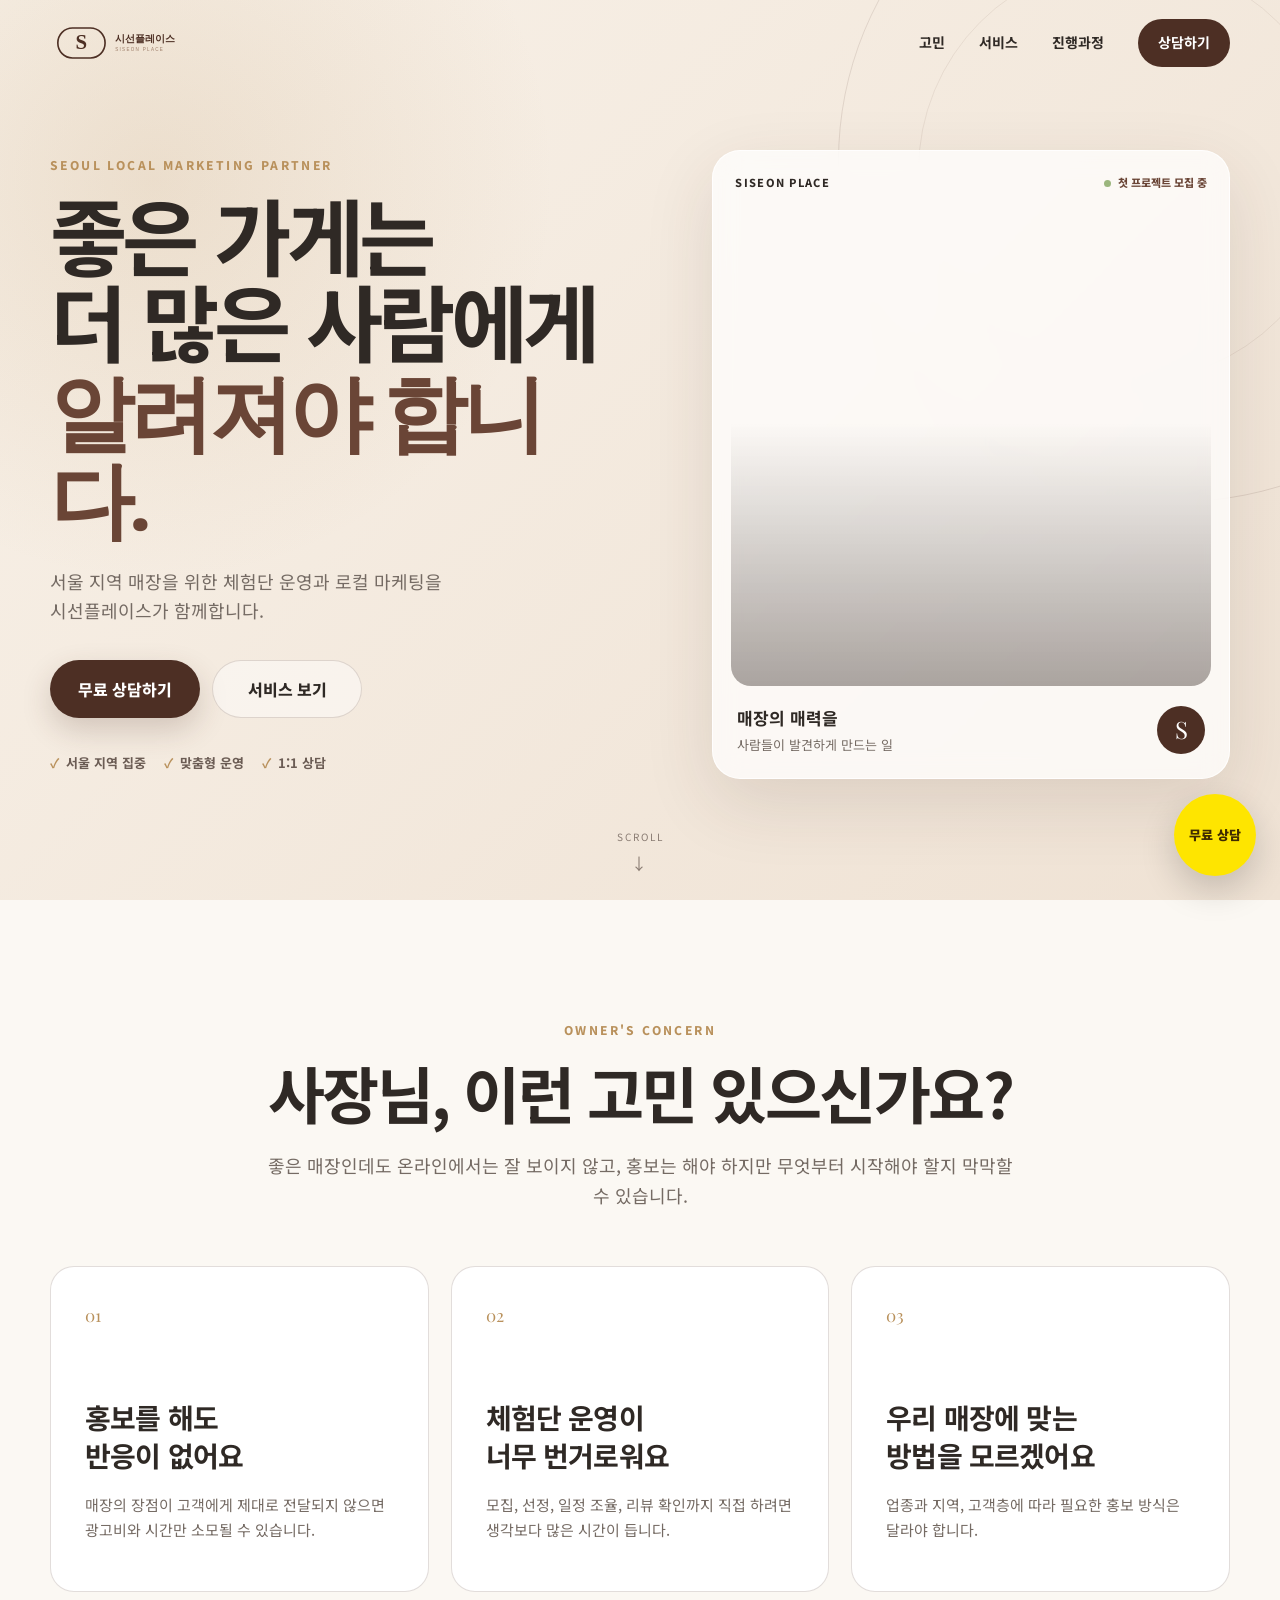
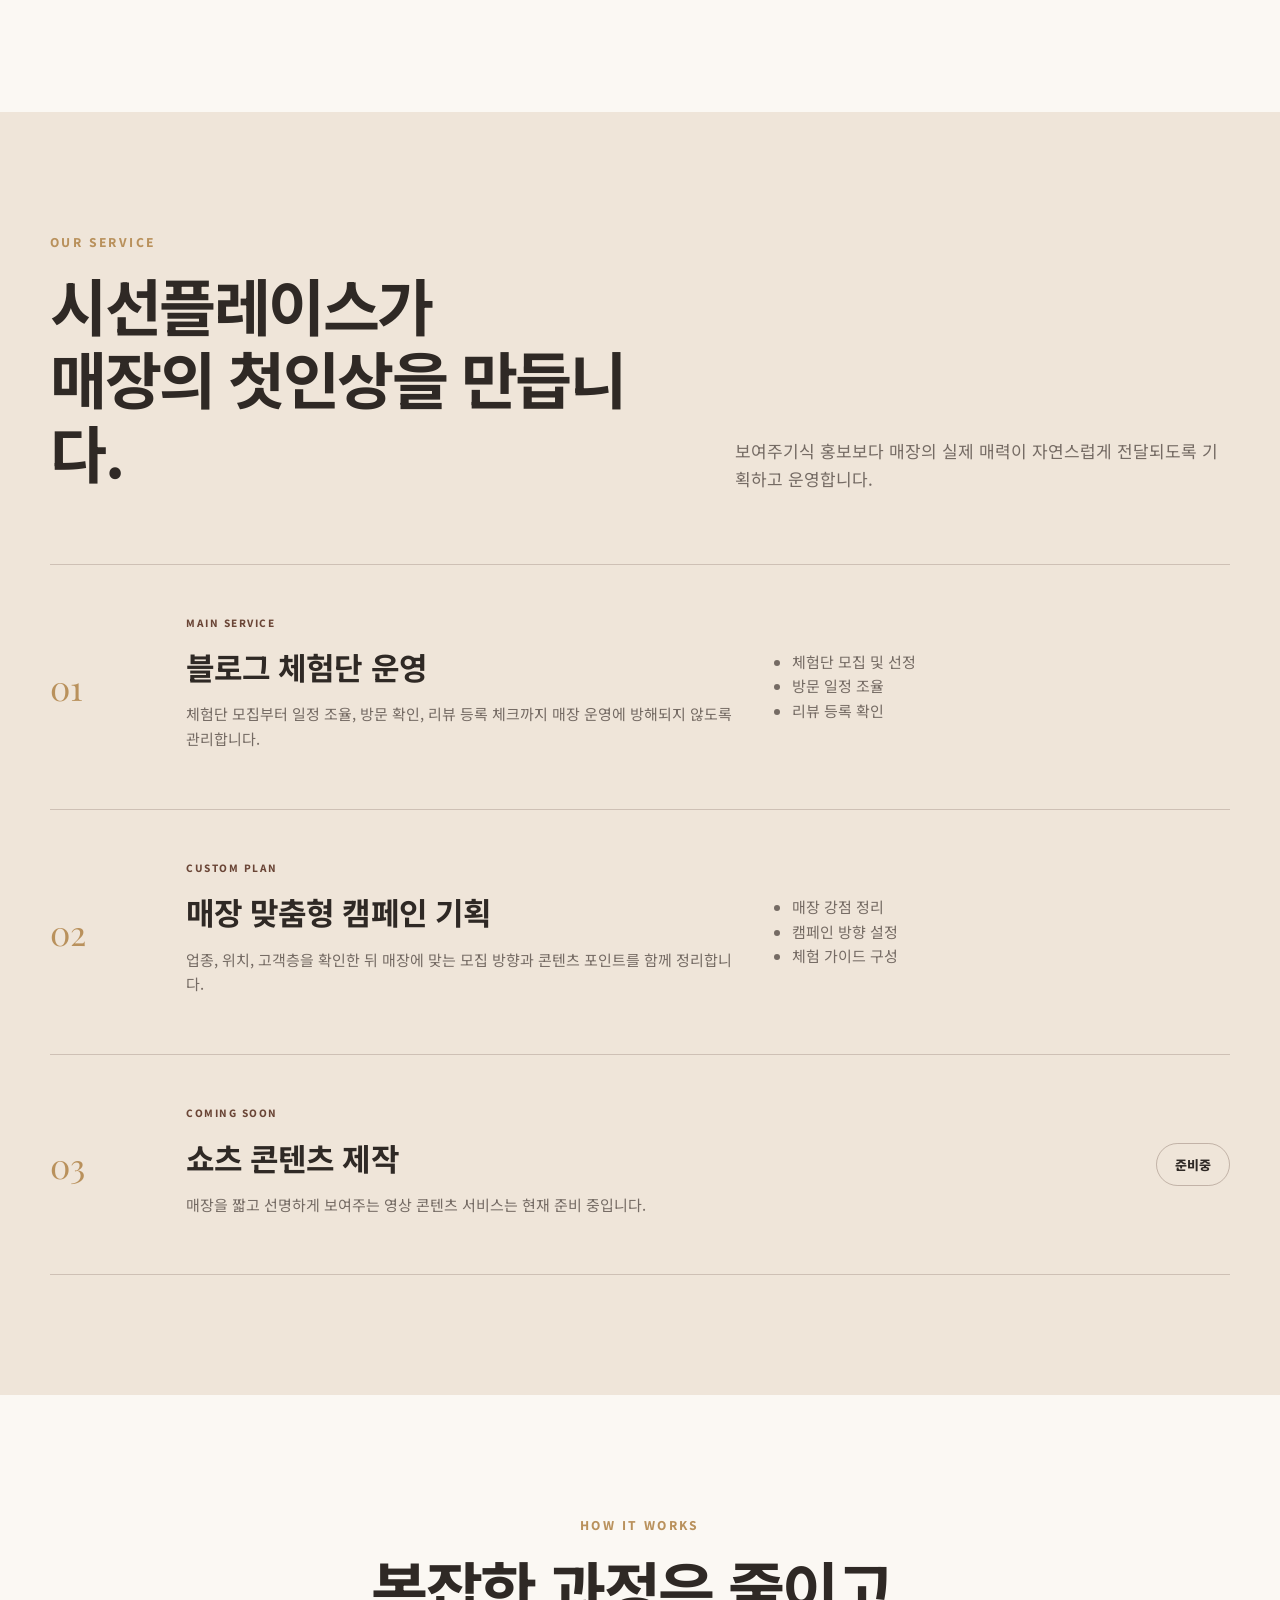
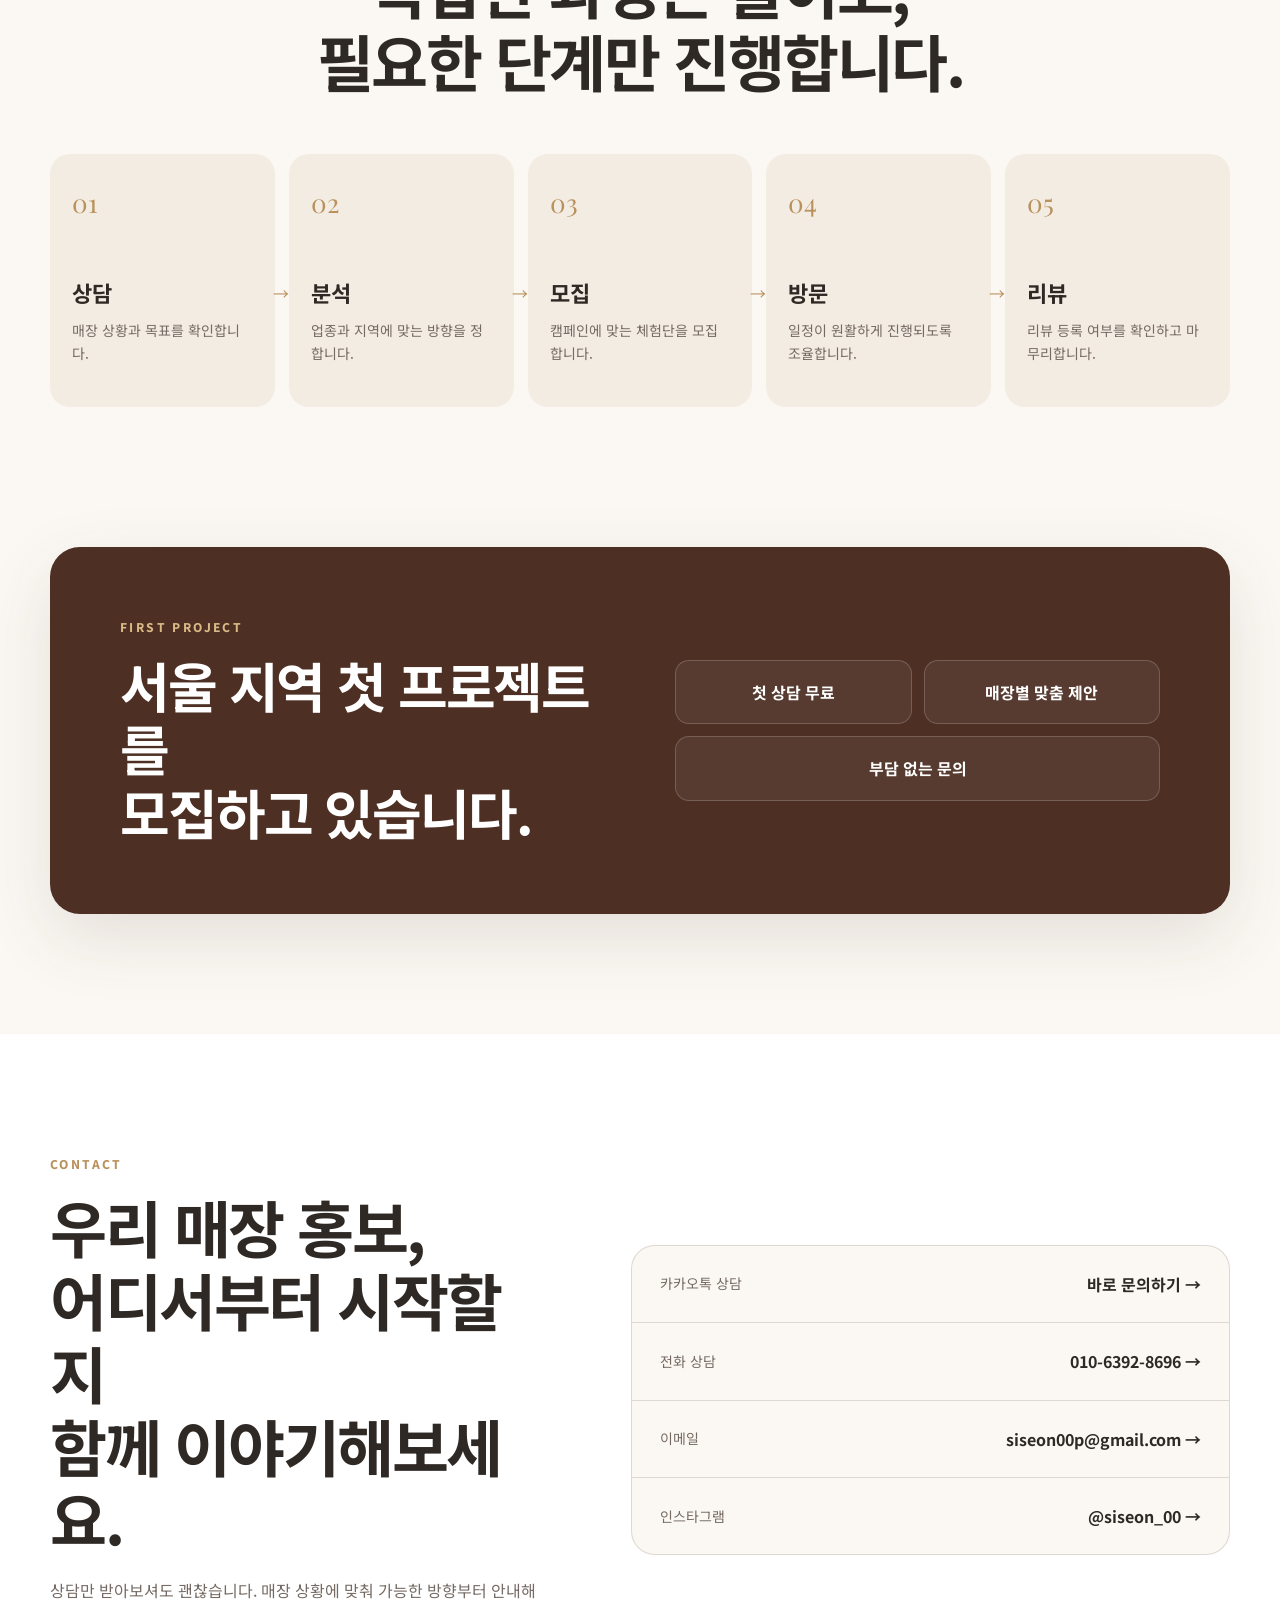
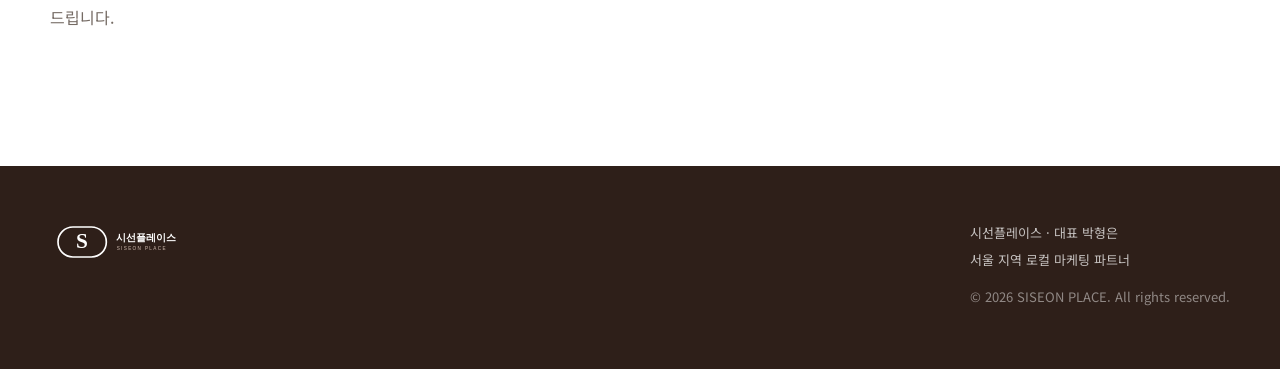
==== index.html @ acaa401e "Add files via upload" ====
<!doctype html>
<html lang="ko">
<head>
  <meta charset="utf-8" />
  <meta name="viewport" content="width=device-width, initial-scale=1" />
  <meta name="description" content="서울 지역 매장을 위한 로컬 마케팅 파트너, 시선플레이스" />
  <meta name="theme-color" content="#4d2f24" />
  <title>시선플레이스 | 서울 로컬 마케팅</title>
  <link rel="icon" href="favicon.svg" type="image/svg+xml" />
  <link rel="preconnect" href="https://fonts.googleapis.com" />
  <link rel="preconnect" href="https://fonts.gstatic.com" crossorigin />
  <link href="https://fonts.googleapis.com/css2?family=Noto+Sans+KR:wght@400;500;600;700;800&family=Playfair+Display:wght@600;700&display=swap" rel="stylesheet" />
  <link rel="stylesheet" href="style.css" />
</head>
<body>
  <header class="site-header" id="top">
    <div class="container nav-wrap">
      <a class="brand" href="#top" aria-label="시선플레이스 홈">
        <img src="logo.svg" alt="시선플레이스" />
      </a>
      <button class="menu-toggle" type="button" aria-label="메뉴 열기" aria-expanded="false">
        <span></span><span></span><span></span>
      </button>
      <nav class="main-nav" aria-label="주요 메뉴">
        <a href="#concern">고민</a>
        <a href="#service">서비스</a>
        <a href="#process">진행과정</a>
        <a href="#contact" class="nav-cta">상담하기</a>
      </nav>
    </div>
  </header>

  <main>
    <section class="hero">
      <div class="hero-overlay"></div>
      <div class="container hero-grid">
        <div class="hero-copy reveal">
          <p class="eyebrow">SEOUL LOCAL MARKETING PARTNER</p>
          <h1>좋은 가게는<br />더 많은 사람에게<br /><em>알려져야 합니다.</em></h1>
          <p class="hero-desc">서울 지역 매장을 위한 체험단 운영과 로컬 마케팅을<br class="desktop-only" /> 시선플레이스가 함께합니다.</p>
          <div class="hero-actions">
            <a class="btn btn-primary" href="http://pf.kakao.com/_FxaGfX/chat" target="_blank" rel="noopener">무료 상담하기</a>
            <a class="btn btn-ghost" href="#service">서비스 보기</a>
          </div>
          <div class="trust-row">
            <span>서울 지역 집중</span>
            <span>맞춤형 운영</span>
            <span>1:1 상담</span>
          </div>
        </div>

        <div class="hero-card reveal delay-1" aria-label="시선플레이스 소개 카드">
          <div class="hero-card-top">
            <span>SISEON PLACE</span>
            <span class="status-dot">첫 프로젝트 모집 중</span>
          </div>
          <div class="photo-frame" role="img" aria-label="따뜻한 분위기의 카페 인테리어"></div>
          <div class="hero-card-bottom">
            <div>
              <strong>매장의 매력을</strong>
              <p>사람들이 발견하게 만드는 일</p>
            </div>
            <span class="mini-mark">S</span>
          </div>
        </div>
      </div>
      <a class="scroll-cue" href="#concern" aria-label="아래로 이동">SCROLL <span>↓</span></a>
    </section>

    <section class="section concern" id="concern">
      <div class="container narrow reveal">
        <p class="section-kicker">OWNER'S CONCERN</p>
        <h2>사장님, 이런 고민 있으신가요?</h2>
        <p class="section-lead">좋은 매장인데도 온라인에서는 잘 보이지 않고, 홍보는 해야 하지만 무엇부터 시작해야 할지 막막할 수 있습니다.</p>
      </div>
      <div class="container card-grid concern-grid">
        <article class="info-card reveal">
          <span class="card-no">01</span>
          <h3>홍보를 해도<br />반응이 없어요</h3>
          <p>매장의 장점이 고객에게 제대로 전달되지 않으면 광고비와 시간만 소모될 수 있습니다.</p>
        </article>
        <article class="info-card reveal delay-1">
          <span class="card-no">02</span>
          <h3>체험단 운영이<br />너무 번거로워요</h3>
          <p>모집, 선정, 일정 조율, 리뷰 확인까지 직접 하려면 생각보다 많은 시간이 듭니다.</p>
        </article>
        <article class="info-card reveal delay-2">
          <span class="card-no">03</span>
          <h3>우리 매장에 맞는<br />방법을 모르겠어요</h3>
          <p>업종과 지역, 고객층에 따라 필요한 홍보 방식은 달라야 합니다.</p>
        </article>
      </div>
    </section>

    <section class="section service" id="service">
      <div class="container service-head reveal">
        <div>
          <p class="section-kicker">OUR SERVICE</p>
          <h2>시선플레이스가<br />매장의 첫인상을 만듭니다.</h2>
        </div>
        <p>보여주기식 홍보보다 매장의 실제 매력이 자연스럽게 전달되도록 기획하고 운영합니다.</p>
      </div>

      <div class="container service-list">
        <article class="service-item reveal">
          <div class="service-index">01</div>
          <div>
            <span class="service-tag">MAIN SERVICE</span>
            <h3>블로그 체험단 운영</h3>
            <p>체험단 모집부터 일정 조율, 방문 확인, 리뷰 등록 체크까지 매장 운영에 방해되지 않도록 관리합니다.</p>
          </div>
          <ul>
            <li>체험단 모집 및 선정</li>
            <li>방문 일정 조율</li>
            <li>리뷰 등록 확인</li>
          </ul>
        </article>

        <article class="service-item reveal">
          <div class="service-index">02</div>
          <div>
            <span class="service-tag">CUSTOM PLAN</span>
            <h3>매장 맞춤형 캠페인 기획</h3>
            <p>업종, 위치, 고객층을 확인한 뒤 매장에 맞는 모집 방향과 콘텐츠 포인트를 함께 정리합니다.</p>
          </div>
          <ul>
            <li>매장 강점 정리</li>
            <li>캠페인 방향 설정</li>
            <li>체험 가이드 구성</li>
          </ul>
        </article>

        <article class="service-item muted reveal">
          <div class="service-index">03</div>
          <div>
            <span class="service-tag">COMING SOON</span>
            <h3>쇼츠 콘텐츠 제작</h3>
            <p>매장을 짧고 선명하게 보여주는 영상 콘텐츠 서비스는 현재 준비 중입니다.</p>
          </div>
          <div class="coming">준비중</div>
        </article>
      </div>
    </section>

    <section class="section process" id="process">
      <div class="container narrow reveal">
        <p class="section-kicker">HOW IT WORKS</p>
        <h2>복잡한 과정은 줄이고,<br />필요한 단계만 진행합니다.</h2>
      </div>
      <div class="container process-grid">
        <div class="process-step reveal"><span>01</span><strong>상담</strong><p>매장 상황과 목표를 확인합니다.</p></div>
        <div class="process-step reveal delay-1"><span>02</span><strong>분석</strong><p>업종과 지역에 맞는 방향을 정합니다.</p></div>
        <div class="process-step reveal delay-2"><span>03</span><strong>모집</strong><p>캠페인에 맞는 체험단을 모집합니다.</p></div>
        <div class="process-step reveal delay-3"><span>04</span><strong>방문</strong><p>일정이 원활하게 진행되도록 조율합니다.</p></div>
        <div class="process-step reveal delay-4"><span>05</span><strong>리뷰</strong><p>리뷰 등록 여부를 확인하고 마무리합니다.</p></div>
      </div>
    </section>

    <section class="section first-project">
      <div class="container project-panel reveal">
        <div>
          <p class="section-kicker light">FIRST PROJECT</p>
          <h2>서울 지역 첫 프로젝트를<br />모집하고 있습니다.</h2>
        </div>
        <div class="project-benefits">
          <span>첫 상담 무료</span>
          <span>매장별 맞춤 제안</span>
          <span>부담 없는 문의</span>
        </div>
      </div>
    </section>

    <section class="section contact" id="contact">
      <div class="container contact-grid">
        <div class="reveal">
          <p class="section-kicker">CONTACT</p>
          <h2>우리 매장 홍보,<br />어디서부터 시작할지<br />함께 이야기해보세요.</h2>
          <p>상담만 받아보셔도 괜찮습니다. 매장 상황에 맞춰 가능한 방향부터 안내해드립니다.</p>
        </div>
        <div class="contact-card reveal delay-1">
          <a href="http://pf.kakao.com/_FxaGfX/chat" target="_blank" rel="noopener"><span>카카오톡 상담</span><strong>바로 문의하기 →</strong></a>
          <a href="tel:01063928696"><span>전화 상담</span><strong>010-6392-8696 →</strong></a>
          <a href="mailto:siseon00p@gmail.com"><span>이메일</span><strong>siseon00p@gmail.com →</strong></a>
          <a href="https://www.instagram.com/siseon_00" target="_blank" rel="noopener"><span>인스타그램</span><strong>@siseon_00 →</strong></a>
        </div>
      </div>
    </section>
  </main>

  <footer>
    <div class="container footer-wrap">
      <img src="logo-white.svg" alt="시선플레이스" />
      <div>
        <p>시선플레이스 · 대표 박형은</p>
        <p>서울 지역 로컬 마케팅 파트너</p>
        <p class="copyright">© <span id="year"></span> SISEON PLACE. All rights reserved.</p>
      </div>
    </div>
  </footer>

  <a class="floating-kakao" href="http://pf.kakao.com/_FxaGfX/chat" target="_blank" rel="noopener" aria-label="카카오톡 무료 상담">
    <span>무료 상담</span>
  </a>

  <script src="script.js"></script>
</body>
</html>
---- style.css ----
:root {
  --cream: #f5efe6;
  --ivory: #fbf8f3;
  --brown: #4d2f24;
  --brown-2: #6a4536;
  --gold: #b9915c;
  --text: #2f2925;
  --muted: #756b64;
  --line: rgba(77, 47, 36, 0.16);
  --white: #fff;
  --shadow: 0 24px 70px rgba(63, 39, 30, 0.12);
}

* { box-sizing: border-box; }
html { scroll-behavior: smooth; }
body {
  margin: 0;
  color: var(--text);
  background: var(--ivory);
  font-family: "Noto Sans KR", sans-serif;
  line-height: 1.65;
}
body.menu-open { overflow: hidden; }
a { color: inherit; text-decoration: none; }
img { display: block; max-width: 100%; }
button { font: inherit; }
.container { width: min(1180px, calc(100% - 40px)); margin: 0 auto; }
.narrow { width: min(760px, calc(100% - 40px)); text-align: center; }
.section { padding: 120px 0; }
.section-kicker, .eyebrow {
  margin: 0 0 16px;
  color: var(--gold);
  font-size: 12px;
  font-weight: 800;
  letter-spacing: .2em;
}
h1, h2, h3, p { margin-top: 0; }
h2 { margin-bottom: 22px; font-size: clamp(36px, 5vw, 62px); line-height: 1.18; letter-spacing: -.04em; }
.section-lead { color: var(--muted); font-size: 18px; }

.site-header {
  position: fixed;
  z-index: 1000;
  inset: 0 0 auto 0;
  transition: .3s ease;
}
.site-header.scrolled { background: rgba(251,248,243,.88); backdrop-filter: blur(14px); box-shadow: 0 1px 0 var(--line); }
.nav-wrap { height: 86px; display: flex; align-items: center; justify-content: space-between; }
.brand img { width: 176px; }
.main-nav { display: flex; align-items: center; gap: 34px; font-size: 14px; font-weight: 700; }
.main-nav a { position: relative; }
.main-nav a:not(.nav-cta)::after { content: ""; position: absolute; left: 0; bottom: -8px; width: 0; height: 1px; background: var(--brown); transition: .25s; }
.main-nav a:hover::after { width: 100%; }
.nav-cta { padding: 12px 20px; color: white; background: var(--brown); border-radius: 999px; }
.menu-toggle { display: none; border: 0; background: transparent; padding: 8px; }
.menu-toggle span { display: block; width: 24px; height: 2px; margin: 5px 0; background: var(--brown); }

.hero {
  position: relative;
  min-height: 100vh;
  padding: 150px 0 90px;
  overflow: hidden;
  background:
    radial-gradient(circle at 12% 20%, rgba(185,145,92,.18), transparent 30%),
    linear-gradient(135deg, #f8f1e8 0%, #efe2d4 100%);
}
.hero::before { content: ""; position: absolute; width: 680px; height: 680px; right: -240px; top: -180px; border: 1px solid rgba(77,47,36,.12); border-radius: 50%; }
.hero::after { content: ""; position: absolute; width: 420px; height: 420px; right: -60px; top: -40px; border: 1px solid rgba(77,47,36,.08); border-radius: 50%; }
.hero-grid { position: relative; z-index: 2; display: grid; grid-template-columns: 1.05fr .95fr; gap: 90px; align-items: center; }
.hero-copy h1 { margin-bottom: 28px; font-size: clamp(48px, 7vw, 84px); line-height: 1.03; letter-spacing: -.055em; }
.hero-copy h1 em { color: var(--brown-2); font-style: normal; font-family: "Playfair Display", serif; }
.hero-desc { margin-bottom: 34px; color: var(--muted); font-size: 18px; }
.hero-actions { display: flex; flex-wrap: wrap; gap: 12px; }
.btn { display: inline-flex; align-items: center; justify-content: center; min-width: 150px; padding: 15px 24px; border-radius: 999px; font-weight: 800; transition: .25s ease; }
.btn-primary { color: white; background: var(--brown); box-shadow: 0 12px 30px rgba(77,47,36,.2); }
.btn-primary:hover { transform: translateY(-2px); background: #3f251d; }
.btn-ghost { border: 1px solid var(--line); background: rgba(255,255,255,.45); }
.btn-ghost:hover { background: white; }
.trust-row { display: flex; flex-wrap: wrap; gap: 18px; margin-top: 34px; color: #6b5c54; font-size: 13px; font-weight: 700; }
.trust-row span::before { content: "✓"; margin-right: 7px; color: var(--gold); }
.hero-card { padding: 18px; background: rgba(255,255,255,.72); border: 1px solid rgba(255,255,255,.85); border-radius: 28px; box-shadow: var(--shadow); backdrop-filter: blur(12px); transform: rotate(1.5deg); }
.hero-card-top, .hero-card-bottom { display: flex; align-items: center; justify-content: space-between; gap: 20px; }
.hero-card-top { padding: 4px 4px 15px; font-size: 11px; font-weight: 800; letter-spacing: .12em; }
.status-dot { color: var(--brown-2); letter-spacing: normal; }
.status-dot::before { content: ""; display: inline-block; width: 7px; height: 7px; margin-right: 7px; border-radius: 50%; background: #9bb67d; }
.photo-frame {
  min-height: 480px;
  border-radius: 20px;
  background:
    linear-gradient(to top, rgba(37,25,20,.38), transparent 55%),
    url('https://images.unsplash.com/photo-1445116572660-236099ec97a0?auto=format&fit=crop&w=1400&q=85') center/cover;
}
.hero-card-bottom { padding: 18px 6px 4px; }
.hero-card-bottom strong { font-size: 17px; }
.hero-card-bottom p { margin: 2px 0 0; color: var(--muted); font-size: 13px; }
.mini-mark { display: grid; place-items: center; width: 48px; height: 48px; color: white; background: var(--brown); border-radius: 50%; font-family: "Playfair Display", serif; font-size: 24px; }
.scroll-cue { position: absolute; z-index: 2; left: 50%; bottom: 24px; transform: translateX(-50%); color: #8a7c73; font-size: 10px; letter-spacing: .2em; }
.scroll-cue span { display: block; margin-top: 4px; text-align: center; font-size: 16px; animation: bounce 1.6s infinite; }
@keyframes bounce { 50% { transform: translateY(6px); } }

.concern { background: var(--ivory); }
.card-grid { display: grid; grid-template-columns: repeat(3, 1fr); gap: 22px; margin-top: 56px; }
.info-card { min-height: 320px; padding: 34px; border: 1px solid var(--line); border-radius: 24px; background: white; transition: .3s ease; }
.info-card:hover { transform: translateY(-6px); box-shadow: var(--shadow); }
.card-no { color: var(--gold); font-family: "Playfair Display", serif; font-size: 17px; }
.info-card h3 { margin: 70px 0 18px; font-size: 28px; line-height: 1.35; letter-spacing: -.03em; }
.info-card p { color: var(--muted); font-size: 15px; }

.service { background: #efe5d9; }
.service-head { display: grid; grid-template-columns: 1.1fr .9fr; align-items: end; gap: 80px; margin-bottom: 54px; }
.service-head p:last-child { color: var(--muted); font-size: 17px; }
.service-list { border-top: 1px solid rgba(77,47,36,.2); }
.service-item { display: grid; grid-template-columns: 100px 1.2fr 1fr; gap: 36px; align-items: center; padding: 42px 0; border-bottom: 1px solid rgba(77,47,36,.2); }
.service-index { color: var(--gold); font-family: "Playfair Display", serif; font-size: 34px; }
.service-tag { display: inline-block; margin-bottom: 10px; color: var(--brown-2); font-size: 10px; font-weight: 800; letter-spacing: .15em; }
.service-item h3 { margin-bottom: 10px; font-size: 31px; letter-spacing: -.03em; }
.service-item p, .service-item li { color: var(--muted); font-size: 15px; }
.service-item ul { margin: 0; padding-left: 20px; }
.service-item.muted { opacity: .72; }
.coming { justify-self: end; padding: 10px 18px; border: 1px solid rgba(77,47,36,.28); border-radius: 999px; font-size: 13px; font-weight: 800; }

.process { background: var(--ivory); }
.process-grid { display: grid; grid-template-columns: repeat(5, 1fr); gap: 14px; margin-top: 56px; }
.process-step { position: relative; min-height: 230px; padding: 28px 22px; border-radius: 20px; background: #f3ece3; }
.process-step:not(:last-child)::after { content: "→"; position: absolute; top: 50%; right: -14px; z-index: 2; color: var(--gold); }
.process-step span { color: var(--gold); font-family: "Playfair Display", serif; font-size: 26px; }
.process-step strong { display: block; margin: 50px 0 8px; font-size: 22px; }
.process-step p { color: var(--muted); font-size: 14px; }

.first-project { padding-top: 20px; }
.project-panel { display: grid; grid-template-columns: 1fr 1fr; gap: 70px; align-items: center; padding: 70px; color: white; background: var(--brown); border-radius: 30px; box-shadow: var(--shadow); }
.project-panel h2 { margin-bottom: 0; font-size: clamp(34px, 4.5vw, 54px); }
.section-kicker.light { color: #d9b985; }
.project-benefits { display: grid; grid-template-columns: 1fr 1fr; gap: 12px; }
.project-benefits span { padding: 18px; border: 1px solid rgba(255,255,255,.18); border-radius: 14px; background: rgba(255,255,255,.06); text-align: center; font-weight: 700; }
.project-benefits span:last-child { grid-column: 1 / -1; }

.contact { background: white; }
.contact-grid { display: grid; grid-template-columns: .9fr 1.1fr; gap: 90px; align-items: center; }
.contact-grid > div:first-child > p:last-child { color: var(--muted); }
.contact-card { overflow: hidden; border: 1px solid var(--line); border-radius: 24px; background: var(--ivory); }
.contact-card a { display: flex; align-items: center; justify-content: space-between; gap: 20px; padding: 25px 28px; border-bottom: 1px solid var(--line); transition: .2s ease; }
.contact-card a:last-child { border-bottom: 0; }
.contact-card a:hover { padding-left: 36px; background: white; }
.contact-card span { color: var(--muted); font-size: 14px; }
.contact-card strong { font-size: 16px; }

footer { padding: 56px 0; color: rgba(255,255,255,.72); background: #2e1f19; }
.footer-wrap { display: flex; align-items: flex-start; justify-content: space-between; gap: 40px; }
.footer-wrap img { width: 180px; }
.footer-wrap p { margin-bottom: 5px; font-size: 13px; }
.copyright { margin-top: 16px; opacity: .65; }
.floating-kakao { position: fixed; z-index: 900; right: 24px; bottom: 24px; display: grid; place-items: center; width: 82px; height: 82px; color: #3f2b00; background: #fee500; border-radius: 50%; box-shadow: 0 14px 35px rgba(0,0,0,.18); font-size: 13px; font-weight: 900; transition: .25s; }
.floating-kakao:hover { transform: translateY(-4px) scale(1.03); }

.reveal { opacity: 0; transform: translateY(26px); transition: opacity .7s ease, transform .7s ease; }
.reveal.show { opacity: 1; transform: translateY(0); }
.delay-1 { transition-delay: .12s; }
.delay-2 { transition-delay: .22s; }
.delay-3 { transition-delay: .32s; }
.delay-4 { transition-delay: .42s; }

@media (max-width: 980px) {
  .hero-grid, .service-head, .project-panel, .contact-grid { grid-template-columns: 1fr; }
  .hero-grid { gap: 48px; }
  .hero-card { max-width: 680px; }
  .photo-frame { min-height: 420px; }
  .service-item { grid-template-columns: 70px 1fr; }
  .service-item ul, .coming { grid-column: 2; justify-self: start; }
  .process-grid { grid-template-columns: repeat(2, 1fr); }
  .process-step:not(:last-child)::after { display: none; }
  .project-panel { padding: 52px; }
}

@media (max-width: 760px) {
  .container { width: min(100% - 28px, 1180px); }
  .section { padding: 88px 0; }
  .nav-wrap { height: 72px; }
  .brand img { width: 150px; }
  .menu-toggle { display: block; }
  .main-nav { position: fixed; inset: 72px 0 auto 0; display: grid; gap: 0; padding: 18px 24px 26px; background: rgba(251,248,243,.98); border-top: 1px solid var(--line); transform: translateY(-140%); transition: .3s ease; }
  .main-nav.open { transform: translateY(0); }
  .main-nav a { padding: 14px 0; }
  .nav-cta { margin-top: 8px; text-align: center; }
  .hero { min-height: auto; padding: 120px 0 90px; }
  .hero-copy h1 { font-size: 50px; }
  .hero-desc { font-size: 16px; }
  .desktop-only { display: none; }
  .hero-card { transform: none; }
  .photo-frame { min-height: 340px; }
  .scroll-cue { display: none; }
  .card-grid { grid-template-columns: 1fr; }
  .info-card { min-height: 260px; }
  .info-card h3 { margin-top: 44px; }
  .service-head { gap: 10px; }
  .service-item { grid-template-columns: 50px 1fr; gap: 20px; padding: 34px 0; }
  .service-item h3 { font-size: 25px; }
  .service-index { font-size: 28px; }
  .process-grid { grid-template-columns: 1fr; }
  .process-step { min-height: 190px; }
  .project-panel { gap: 38px; padding: 36px 24px; border-radius: 22px; }
  .project-benefits { grid-template-columns: 1fr; }
  .project-benefits span:last-child { grid-column: auto; }
  .contact-grid { gap: 40px; }
  .contact-card a { align-items: flex-start; flex-direction: column; gap: 5px; }
  .footer-wrap { flex-direction: column; }
  .floating-kakao { right: 16px; bottom: 16px; width: 68px; height: 68px; font-size: 12px; }
}
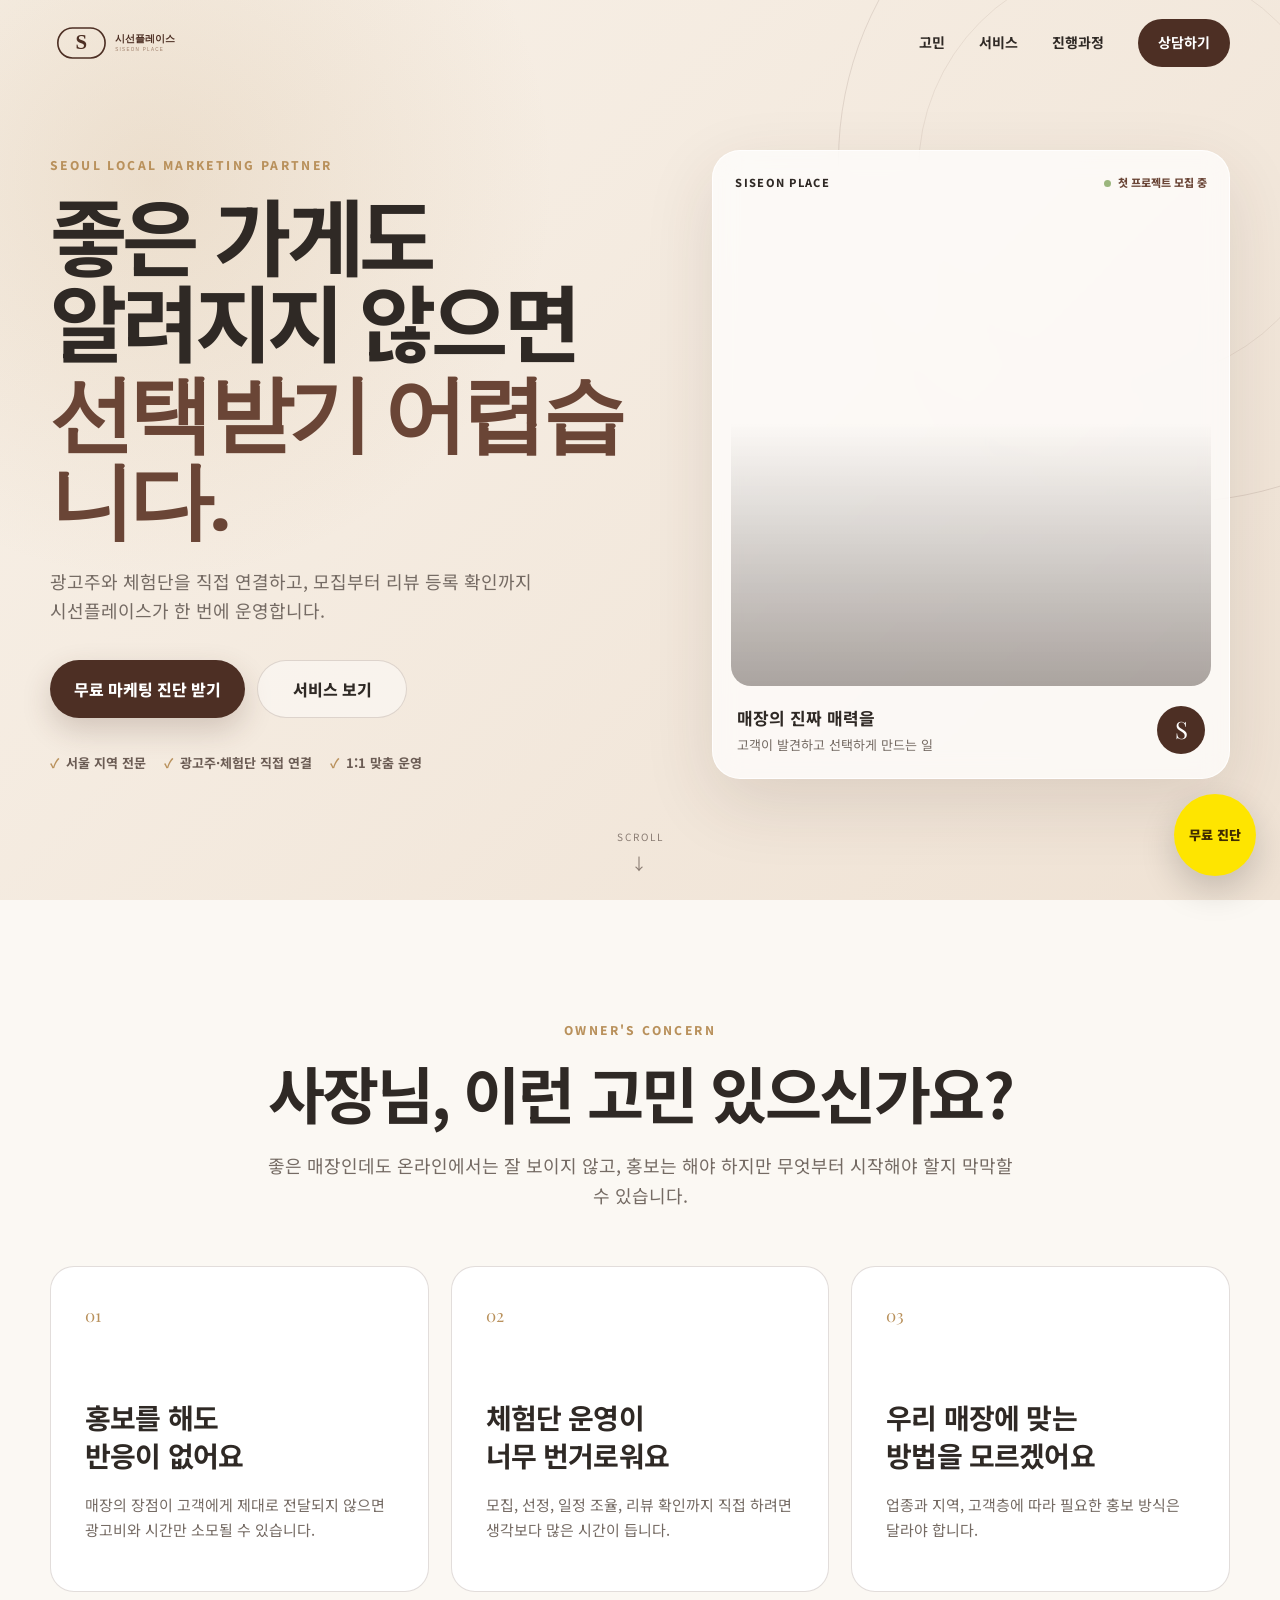
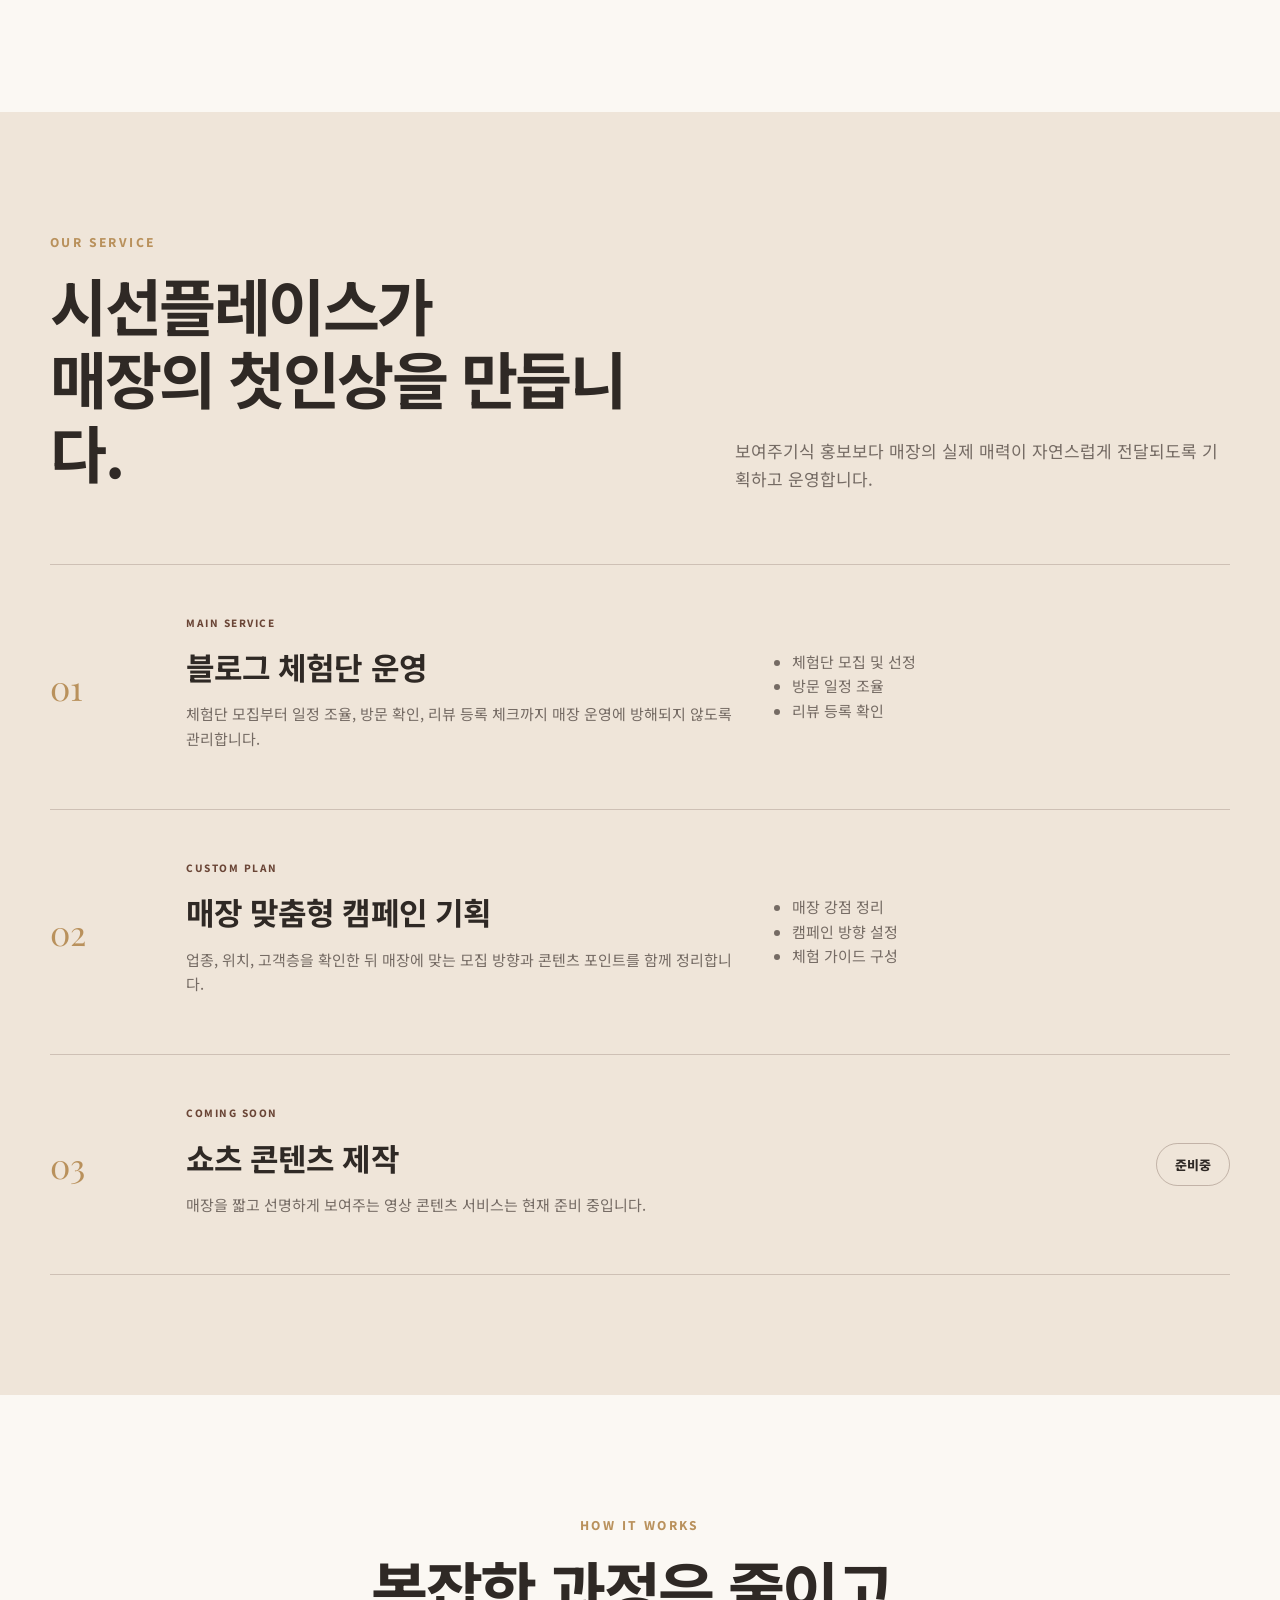
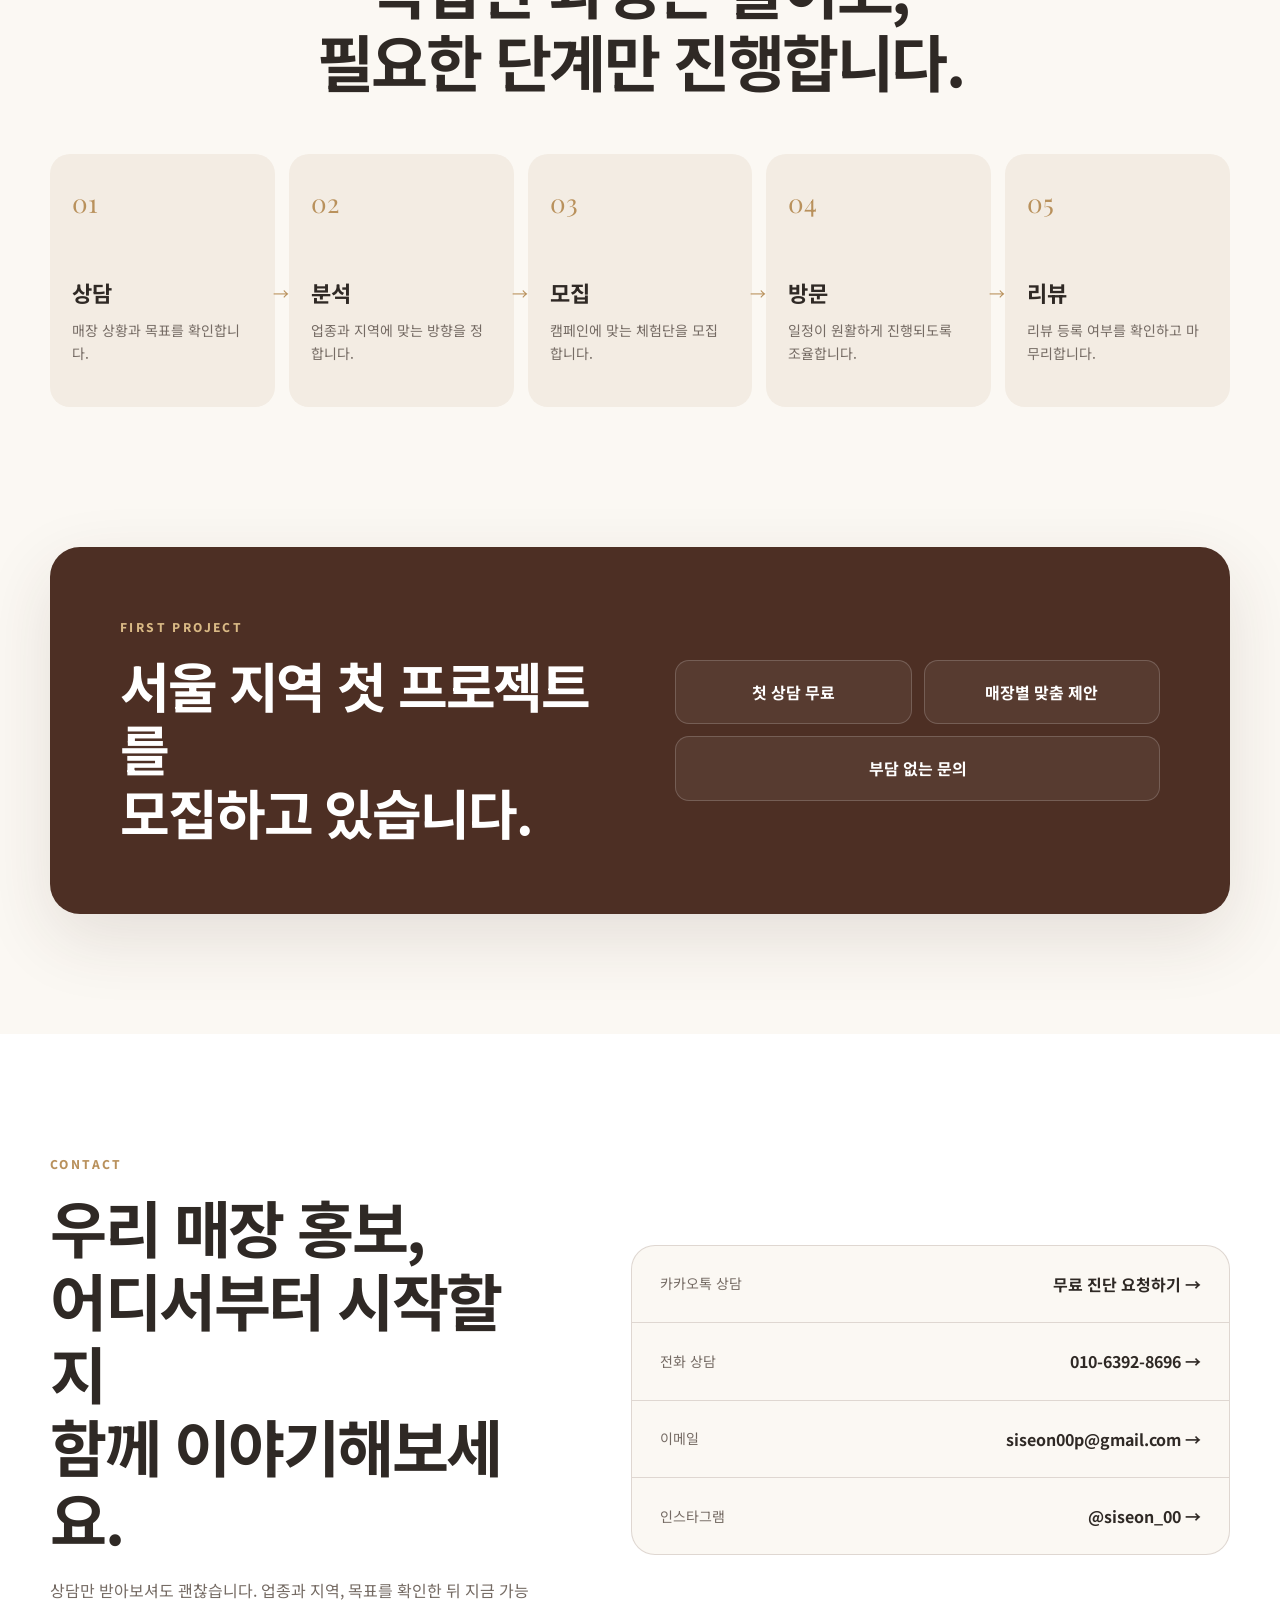
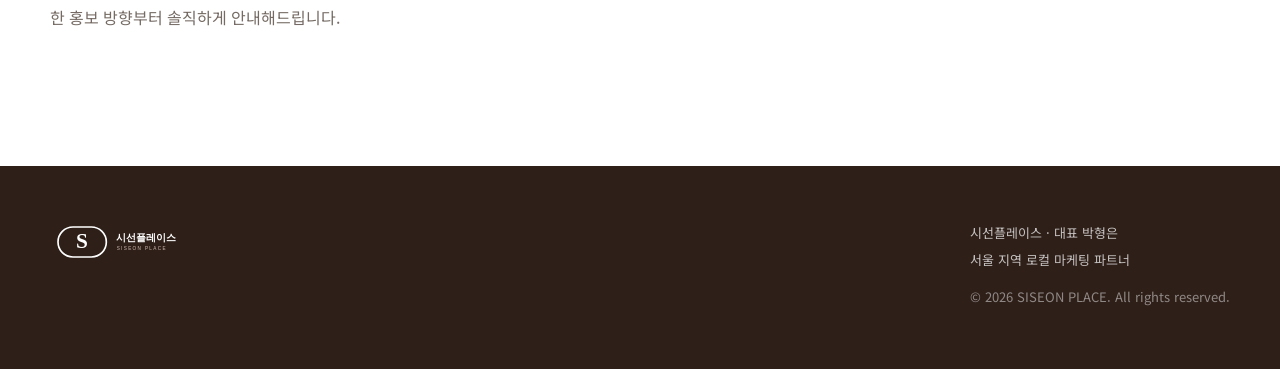
==== commit 2cd1d6f3: "Add files via upload" ====
--- a/index.html
+++ b/index.html
@@ -3,7 +3,10 @@
 <head>
   <meta charset="utf-8" />
   <meta name="viewport" content="width=device-width, initial-scale=1" />
-  <meta name="description" content="서울 지역 매장을 위한 로컬 마케팅 파트너, 시선플레이스" />
+  <meta name="description" content="서울 지역 매장을 위한 블로그 체험단 운영 및 로컬 마케팅 파트너, 시선플레이스. 모집부터 방문 일정 조율, 리뷰 등록 확인까지 맞춤 운영합니다." />
+  <meta property="og:title" content="시선플레이스 | 서울 로컬 마케팅" />
+  <meta property="og:description" content="좋은 가게도 알려지지 않으면 선택받기 어렵습니다. 서울 지역 매장을 위한 블로그 체험단 운영과 맞춤형 로컬 마케팅." />
+  <meta property="og:type" content="website" />
   <meta name="theme-color" content="#4d2f24" />
   <title>시선플레이스 | 서울 로컬 마케팅</title>
   <link rel="icon" href="favicon.svg" type="image/svg+xml" />
@@ -36,16 +39,16 @@
       <div class="container hero-grid">
         <div class="hero-copy reveal">
           <p class="eyebrow">SEOUL LOCAL MARKETING PARTNER</p>
-          <h1>좋은 가게는<br />더 많은 사람에게<br /><em>알려져야 합니다.</em></h1>
-          <p class="hero-desc">서울 지역 매장을 위한 체험단 운영과 로컬 마케팅을<br class="desktop-only" /> 시선플레이스가 함께합니다.</p>
+          <h1>좋은 가게도<br />알려지지 않으면<br /><em>선택받기 어렵습니다.</em></h1>
+          <p class="hero-desc">광고주와 체험단을 직접 연결하고, 모집부터 리뷰 등록 확인까지<br class="desktop-only" /> 시선플레이스가 한 번에 운영합니다.</p>
           <div class="hero-actions">
-            <a class="btn btn-primary" href="http://pf.kakao.com/_FxaGfX/chat" target="_blank" rel="noopener">무료 상담하기</a>
+            <a class="btn btn-primary" href="http://pf.kakao.com/_FxaGfX/chat" target="_blank" rel="noopener">무료 마케팅 진단 받기</a>
             <a class="btn btn-ghost" href="#service">서비스 보기</a>
           </div>
           <div class="trust-row">
-            <span>서울 지역 집중</span>
-            <span>맞춤형 운영</span>
-            <span>1:1 상담</span>
+            <span>서울 지역 전문</span>
+            <span>광고주·체험단 직접 연결</span>
+            <span>1:1 맞춤 운영</span>
           </div>
         </div>
 
@@ -57,8 +60,8 @@
           <div class="photo-frame" role="img" aria-label="따뜻한 분위기의 카페 인테리어"></div>
           <div class="hero-card-bottom">
             <div>
-              <strong>매장의 매력을</strong>
-              <p>사람들이 발견하게 만드는 일</p>
+              <strong>매장의 진짜 매력을</strong>
+              <p>고객이 발견하고 선택하게 만드는 일</p>
             </div>
             <span class="mini-mark">S</span>
           </div>
@@ -175,10 +178,10 @@
         <div class="reveal">
           <p class="section-kicker">CONTACT</p>
           <h2>우리 매장 홍보,<br />어디서부터 시작할지<br />함께 이야기해보세요.</h2>
-          <p>상담만 받아보셔도 괜찮습니다. 매장 상황에 맞춰 가능한 방향부터 안내해드립니다.</p>
+          <p>상담만 받아보셔도 괜찮습니다. 업종과 지역, 목표를 확인한 뒤 지금 가능한 홍보 방향부터 솔직하게 안내해드립니다.</p>
         </div>
         <div class="contact-card reveal delay-1">
-          <a href="http://pf.kakao.com/_FxaGfX/chat" target="_blank" rel="noopener"><span>카카오톡 상담</span><strong>바로 문의하기 →</strong></a>
+          <a href="http://pf.kakao.com/_FxaGfX/chat" target="_blank" rel="noopener"><span>카카오톡 상담</span><strong>무료 진단 요청하기 →</strong></a>
           <a href="tel:01063928696"><span>전화 상담</span><strong>010-6392-8696 →</strong></a>
           <a href="mailto:siseon00p@gmail.com"><span>이메일</span><strong>siseon00p@gmail.com →</strong></a>
           <a href="https://www.instagram.com/siseon_00" target="_blank" rel="noopener"><span>인스타그램</span><strong>@siseon_00 →</strong></a>
@@ -198,8 +201,8 @@
     </div>
   </footer>
 
-  <a class="floating-kakao" href="http://pf.kakao.com/_FxaGfX/chat" target="_blank" rel="noopener" aria-label="카카오톡 무료 상담">
-    <span>무료 상담</span>
+  <a class="floating-kakao" href="http://pf.kakao.com/_FxaGfX/chat" target="_blank" rel="noopener" aria-label="카카오톡 무료 마케팅 진단">
+    <span>무료 진단</span>
   </a>
 
   <script src="script.js"></script>
--- a/style.css
+++ b/style.css
@@ -88,7 +88,7 @@
   border-radius: 20px;
   background:
     linear-gradient(to top, rgba(37,25,20,.38), transparent 55%),
-    url('https://images.unsplash.com/photo-1445116572660-236099ec97a0?auto=format&fit=crop&w=1400&q=85') center/cover;
+    url('https://images.unsplash.com/photo-1556740749-887f6717d7e4?auto=format&fit=crop&w=1400&q=85') center/cover;
 }
 .hero-card-bottom { padding: 18px 6px 4px; }
 .hero-card-bottom strong { font-size: 17px; }
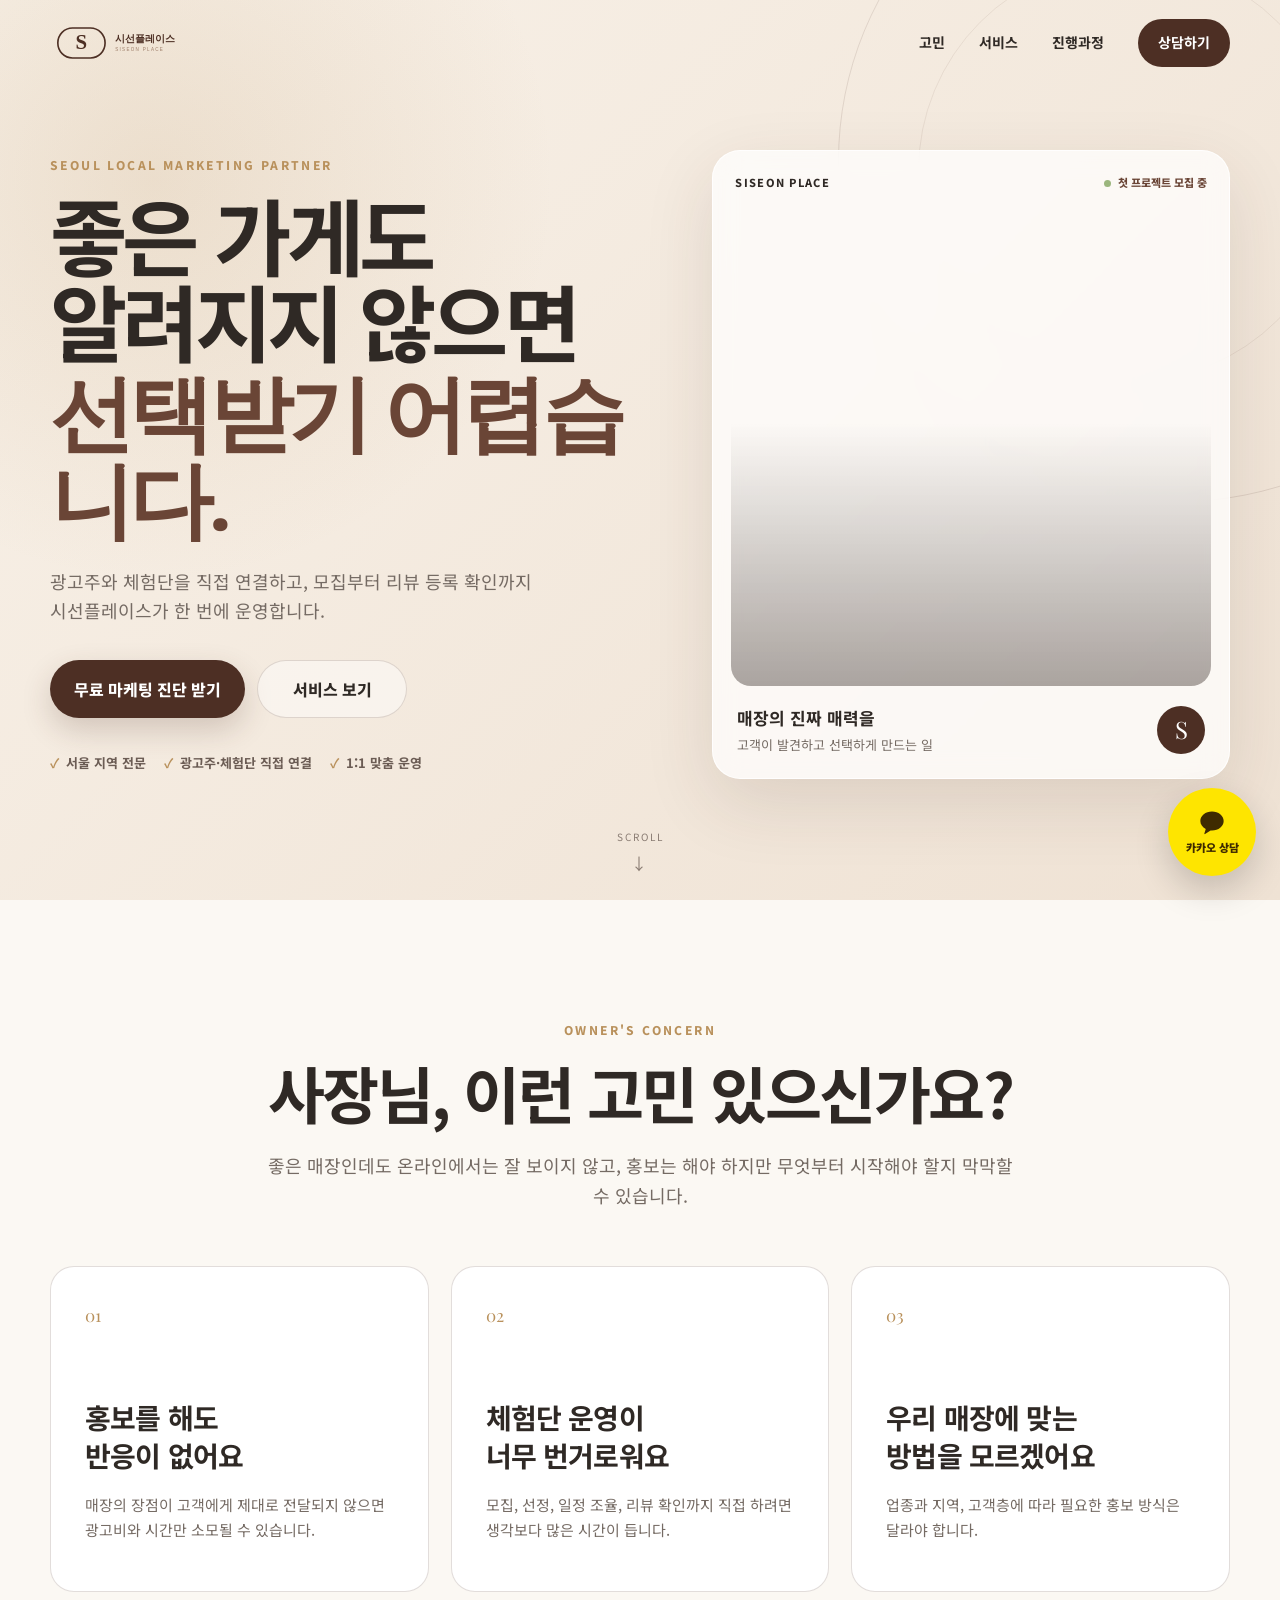
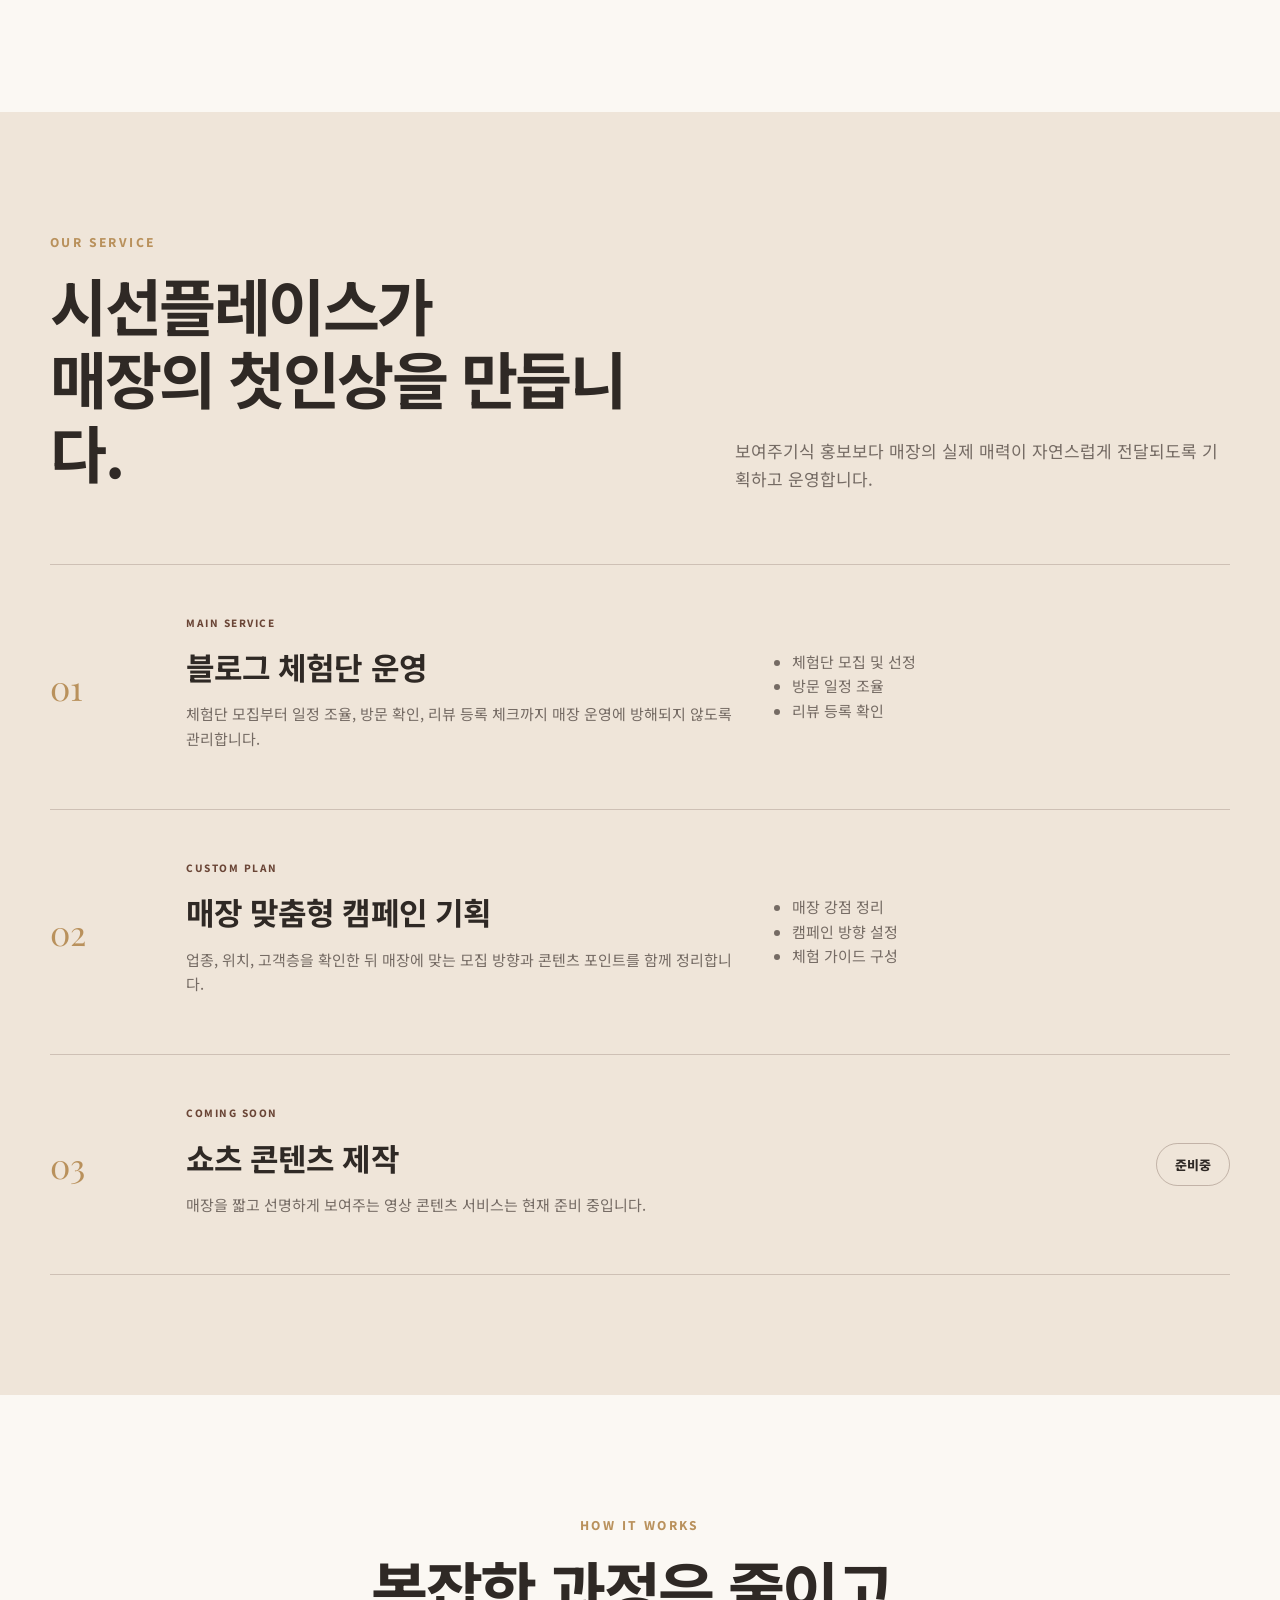
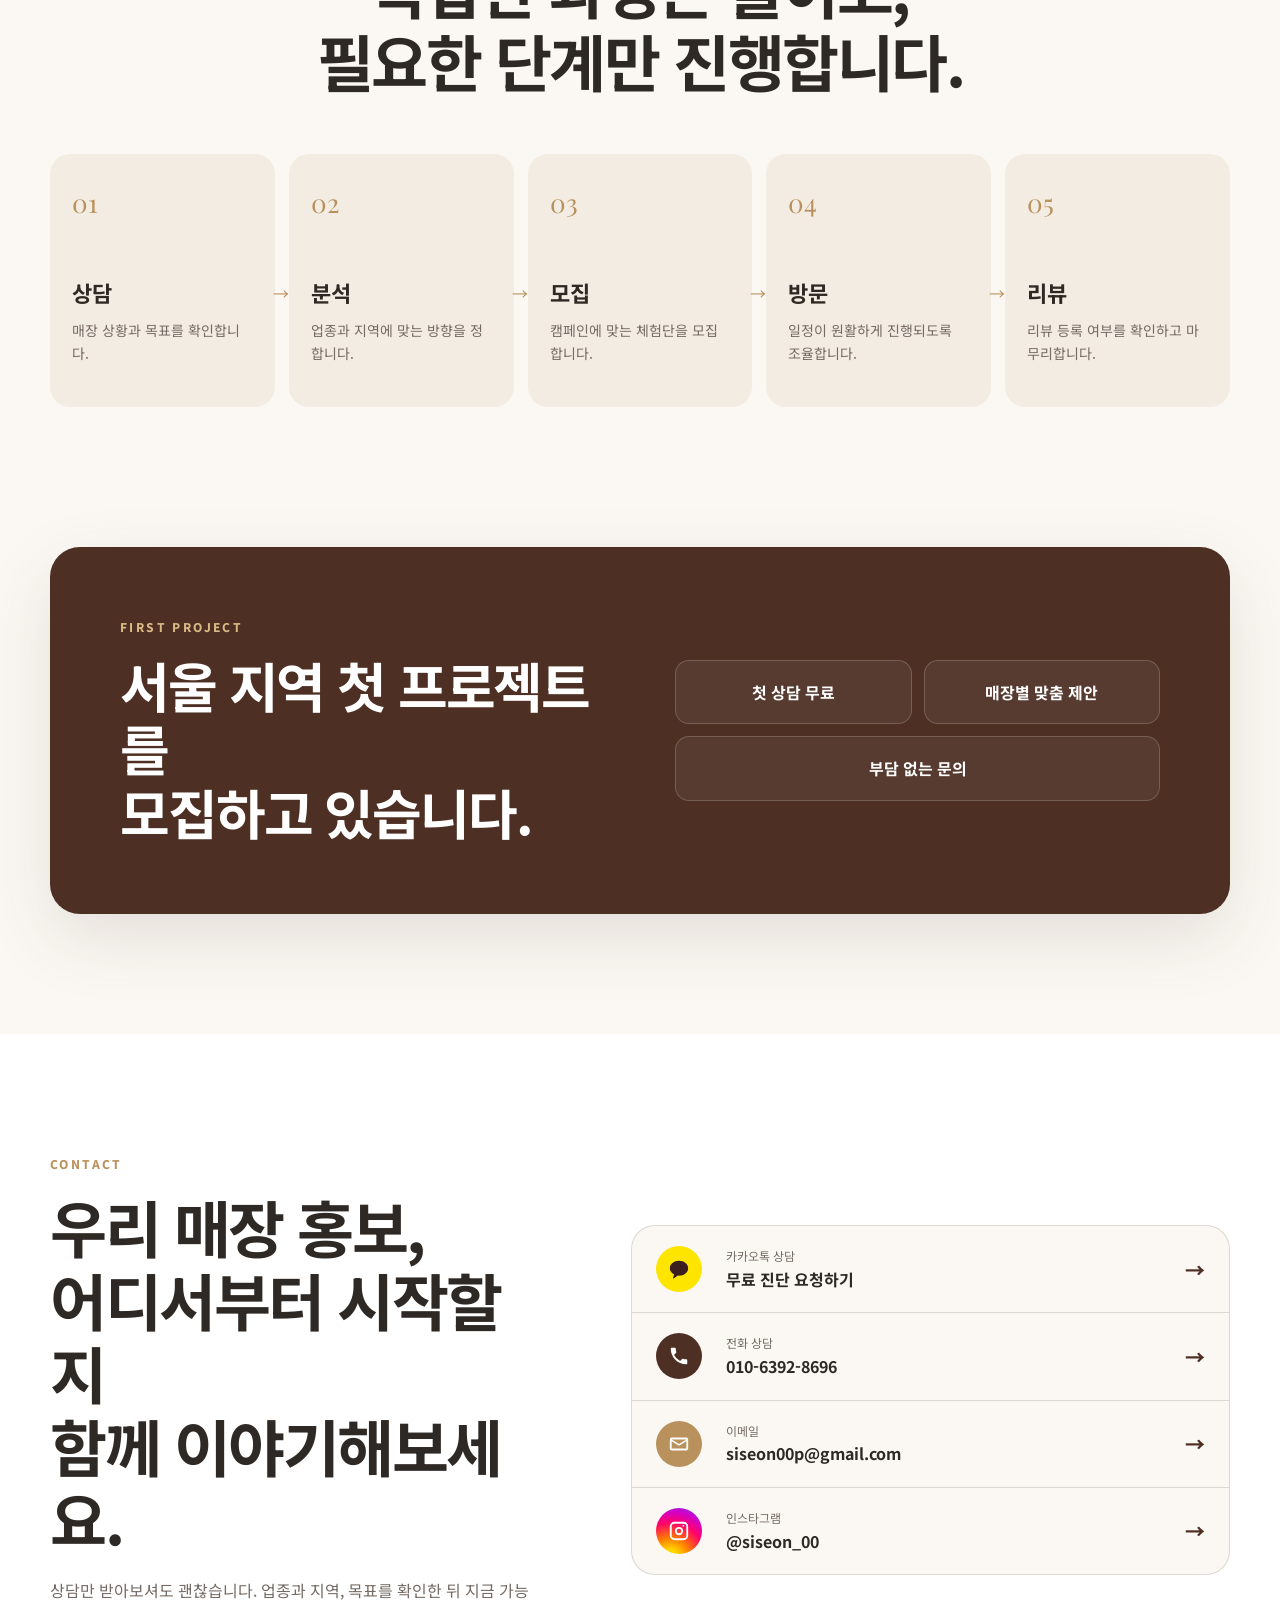
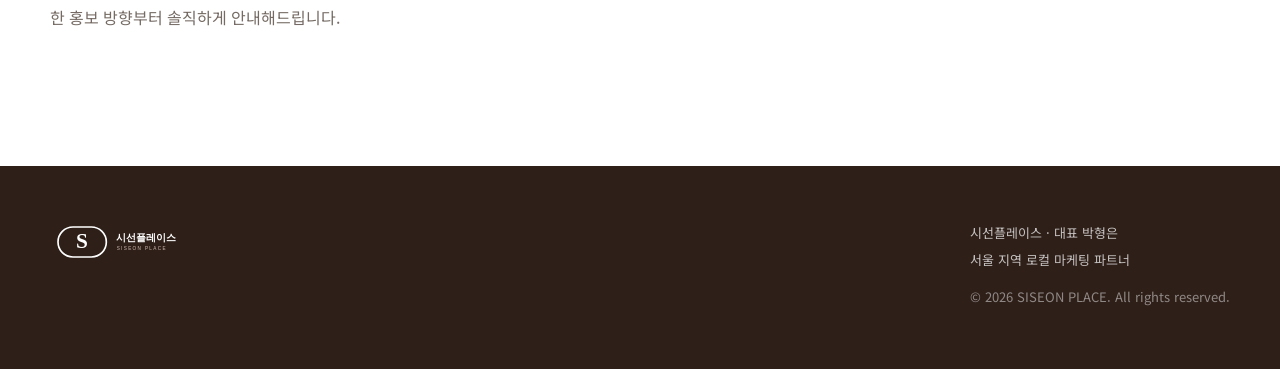
==== commit cb70d450: "Add files via upload" ====
--- a/index.html
+++ b/index.html
@@ -181,10 +181,22 @@
           <p>상담만 받아보셔도 괜찮습니다. 업종과 지역, 목표를 확인한 뒤 지금 가능한 홍보 방향부터 솔직하게 안내해드립니다.</p>
         </div>
         <div class="contact-card reveal delay-1">
-          <a href="http://pf.kakao.com/_FxaGfX/chat" target="_blank" rel="noopener"><span>카카오톡 상담</span><strong>무료 진단 요청하기 →</strong></a>
-          <a href="tel:01063928696"><span>전화 상담</span><strong>010-6392-8696 →</strong></a>
-          <a href="mailto:siseon00p@gmail.com"><span>이메일</span><strong>siseon00p@gmail.com →</strong></a>
-          <a href="https://www.instagram.com/siseon_00" target="_blank" rel="noopener"><span>인스타그램</span><strong>@siseon_00 →</strong></a>
+          <a href="http://pf.kakao.com/_FxaGfX/chat" target="_blank" rel="noopener">
+            <span class="contact-icon kakao" aria-hidden="true"><svg viewBox="0 0 24 24"><path d="M12 3C6.48 3 2 6.63 2 11.1c0 2.87 1.85 5.39 4.64 6.83l-1.18 4.02c-.1.35.3.63.6.42l4.72-3.16c.4.04.8.07 1.22.07 5.52 0 10-3.63 10-8.18S17.52 3 12 3z"/></svg></span>
+            <span class="contact-copy"><small>카카오톡 상담</small><strong>무료 진단 요청하기</strong></span><span class="contact-arrow">→</span>
+          </a>
+          <a href="tel:01063928696">
+            <span class="contact-icon phone" aria-hidden="true"><svg viewBox="0 0 24 24"><path d="M6.62 10.79a15.5 15.5 0 0 0 6.59 6.59l2.2-2.2a1 1 0 0 1 1.02-.24c1.12.37 2.33.57 3.57.57a1 1 0 0 1 1 1V20a1 1 0 0 1-1 1C10.61 21 3 13.39 3 4a1 1 0 0 1 1-1h3.5a1 1 0 0 1 1 1c0 1.25.2 2.45.57 3.57a1 1 0 0 1-.25 1.02l-2.2 2.2z"/></svg></span>
+            <span class="contact-copy"><small>전화 상담</small><strong>010-6392-8696</strong></span><span class="contact-arrow">→</span>
+          </a>
+          <a href="mailto:siseon00p@gmail.com">
+            <span class="contact-icon mail" aria-hidden="true"><svg viewBox="0 0 24 24"><path d="M4 5h16a2 2 0 0 1 2 2v10a2 2 0 0 1-2 2H4a2 2 0 0 1-2-2V7a2 2 0 0 1 2-2zm8 7 8-5H4l8 5zm0 2L4 9v8h16V9l-8 5z"/></svg></span>
+            <span class="contact-copy"><small>이메일</small><strong>siseon00p@gmail.com</strong></span><span class="contact-arrow">→</span>
+          </a>
+          <a href="https://www.instagram.com/siseon_00" target="_blank" rel="noopener">
+            <span class="contact-icon instagram" aria-hidden="true"><svg viewBox="0 0 24 24"><path d="M7 2h10a5 5 0 0 1 5 5v10a5 5 0 0 1-5 5H7a5 5 0 0 1-5-5V7a5 5 0 0 1 5-5zm0 2a3 3 0 0 0-3 3v10a3 3 0 0 0 3 3h10a3 3 0 0 0 3-3V7a3 3 0 0 0-3-3H7zm5 3.5A4.5 4.5 0 1 1 7.5 12 4.5 4.5 0 0 1 12 7.5zm0 2A2.5 2.5 0 1 0 14.5 12 2.5 2.5 0 0 0 12 9.5zM17.8 6.2a1 1 0 1 1-1-1 1 1 0 0 1 1 1z"/></svg></span>
+            <span class="contact-copy"><small>인스타그램</small><strong>@siseon_00</strong></span><span class="contact-arrow">→</span>
+          </a>
         </div>
       </div>
     </section>
@@ -202,7 +214,8 @@
   </footer>
 
   <a class="floating-kakao" href="http://pf.kakao.com/_FxaGfX/chat" target="_blank" rel="noopener" aria-label="카카오톡 무료 마케팅 진단">
-    <span>무료 진단</span>
+    <svg viewBox="0 0 24 24" aria-hidden="true"><path d="M12 3C6.48 3 2 6.63 2 11.1c0 2.87 1.85 5.39 4.64 6.83l-1.18 4.02c-.1.35.3.63.6.42l4.72-3.16c.4.04.8.07 1.22.07 5.52 0 10-3.63 10-8.18S17.52 3 12 3z"/></svg>
+    <span>카카오 상담</span>
   </a>
 
   <script src="script.js"></script>
--- a/style.css
+++ b/style.css
@@ -88,7 +88,7 @@
   border-radius: 20px;
   background:
     linear-gradient(to top, rgba(37,25,20,.38), transparent 55%),
-    url('https://images.unsplash.com/photo-1556740749-887f6717d7e4?auto=format&fit=crop&w=1400&q=85') center/cover;
+    url('https://images.unsplash.com/photo-1550966871-3ed3cdb5ed0c?auto=format&fit=crop&w=1400&q=88') center/cover;
 }
 .hero-card-bottom { padding: 18px 6px 4px; }
 .hero-card-bottom strong { font-size: 17px; }
@@ -139,18 +139,27 @@
 .contact-grid { display: grid; grid-template-columns: .9fr 1.1fr; gap: 90px; align-items: center; }
 .contact-grid > div:first-child > p:last-child { color: var(--muted); }
 .contact-card { overflow: hidden; border: 1px solid var(--line); border-radius: 24px; background: var(--ivory); }
-.contact-card a { display: flex; align-items: center; justify-content: space-between; gap: 20px; padding: 25px 28px; border-bottom: 1px solid var(--line); transition: .2s ease; }
+.contact-card a { display: grid; grid-template-columns: 52px 1fr auto; align-items: center; gap: 18px; padding: 20px 24px; border-bottom: 1px solid var(--line); transition: .2s ease; }
 .contact-card a:last-child { border-bottom: 0; }
 .contact-card a:hover { padding-left: 36px; background: white; }
-.contact-card span { color: var(--muted); font-size: 14px; }
-.contact-card strong { font-size: 16px; }
+.contact-copy { display: flex; flex-direction: column; min-width: 0; }
+.contact-copy small { color: var(--muted); font-size: 12px; }
+.contact-copy strong { overflow-wrap: anywhere; font-size: 16px; }
+.contact-icon { display: grid; place-items: center; width: 46px; height: 46px; border-radius: 50%; }
+.contact-icon svg { width: 22px; height: 22px; fill: currentColor; }
+.contact-icon.kakao { color: #3c1e1e; background: #fee500; }
+.contact-icon.instagram { color: white; background: radial-gradient(circle at 30% 110%, #ffd600 0 15%, #ff7a00 35%, #ff0169 60%, #d300c5 78%, #7638fa 100%); }
+.contact-icon.phone { color: white; background: var(--brown); }
+.contact-icon.mail { color: white; background: var(--gold); }
+.contact-arrow { color: var(--brown); font-size: 20px; font-weight: 800; }
 
 footer { padding: 56px 0; color: rgba(255,255,255,.72); background: #2e1f19; }
 .footer-wrap { display: flex; align-items: flex-start; justify-content: space-between; gap: 40px; }
 .footer-wrap img { width: 180px; }
 .footer-wrap p { margin-bottom: 5px; font-size: 13px; }
 .copyright { margin-top: 16px; opacity: .65; }
-.floating-kakao { position: fixed; z-index: 900; right: 24px; bottom: 24px; display: grid; place-items: center; width: 82px; height: 82px; color: #3f2b00; background: #fee500; border-radius: 50%; box-shadow: 0 14px 35px rgba(0,0,0,.18); font-size: 13px; font-weight: 900; transition: .25s; }
+.floating-kakao { position: fixed; z-index: 900; right: 24px; bottom: 24px; display: flex; flex-direction: column; align-items: center; justify-content: center; gap: 2px; width: 88px; height: 88px; color: #3f2b00; background: #fee500; border-radius: 50%; box-shadow: 0 14px 35px rgba(0,0,0,.18); font-size: 11px; font-weight: 900; transition: .25s; }
+.floating-kakao svg { width: 28px; height: 28px; fill: currentColor; }
 .floating-kakao:hover { transform: translateY(-4px) scale(1.03); }
 
 .reveal { opacity: 0; transform: translateY(26px); transition: opacity .7s ease, transform .7s ease; }
@@ -202,7 +211,9 @@
   .project-benefits { grid-template-columns: 1fr; }
   .project-benefits span:last-child { grid-column: auto; }
   .contact-grid { gap: 40px; }
-  .contact-card a { align-items: flex-start; flex-direction: column; gap: 5px; }
+  .contact-card a { grid-template-columns: 46px 1fr auto; gap: 14px; padding: 18px; }
+  .contact-icon { width: 42px; height: 42px; }
+  .contact-copy strong { font-size: 14px; }
   .footer-wrap { flex-direction: column; }
   .floating-kakao { right: 16px; bottom: 16px; width: 68px; height: 68px; font-size: 12px; }
 }
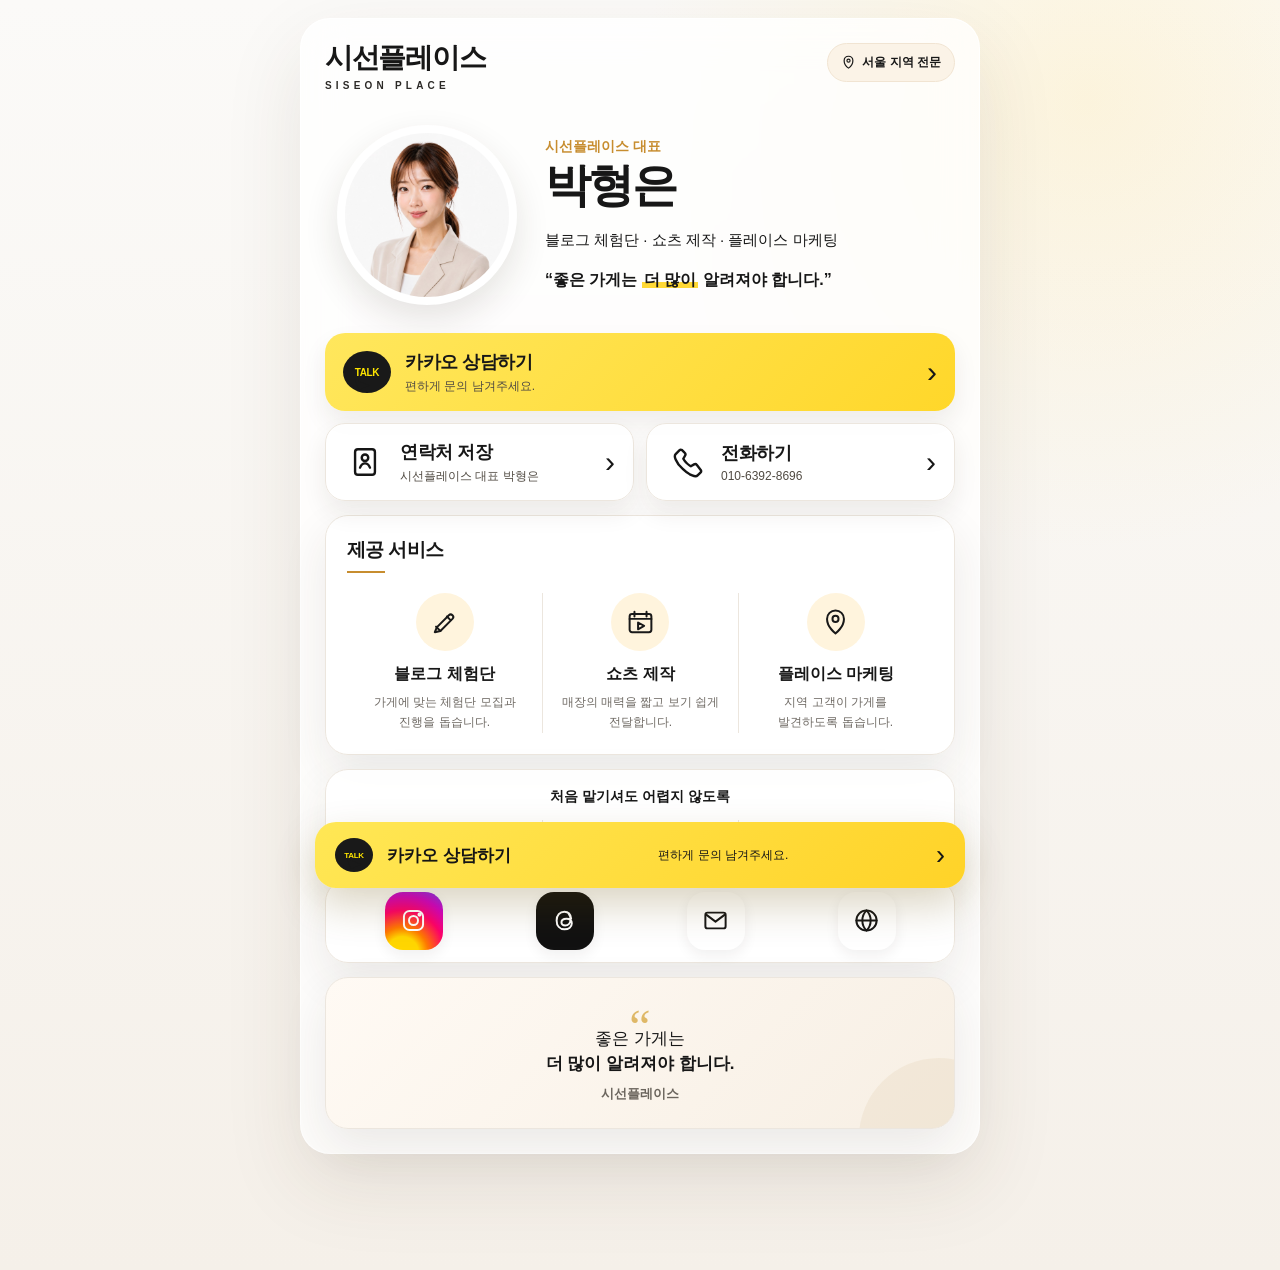
==== commit 9b592243: "Add files via upload" ====
--- a/index.html
+++ b/index.html
@@ -1,223 +1,147 @@
 <!doctype html>
 <html lang="ko">
 <head>
-  <meta charset="utf-8" />
-  <meta name="viewport" content="width=device-width, initial-scale=1" />
-  <meta name="description" content="서울 지역 매장을 위한 블로그 체험단 운영 및 로컬 마케팅 파트너, 시선플레이스. 모집부터 방문 일정 조율, 리뷰 등록 확인까지 맞춤 운영합니다." />
-  <meta property="og:title" content="시선플레이스 | 서울 로컬 마케팅" />
-  <meta property="og:description" content="좋은 가게도 알려지지 않으면 선택받기 어렵습니다. 서울 지역 매장을 위한 블로그 체험단 운영과 맞춤형 로컬 마케팅." />
-  <meta property="og:type" content="website" />
-  <meta name="theme-color" content="#4d2f24" />
-  <title>시선플레이스 | 서울 로컬 마케팅</title>
-  <link rel="icon" href="favicon.svg" type="image/svg+xml" />
-  <link rel="preconnect" href="https://fonts.googleapis.com" />
-  <link rel="preconnect" href="https://fonts.gstatic.com" crossorigin />
-  <link href="https://fonts.googleapis.com/css2?family=Noto+Sans+KR:wght@400;500;600;700;800&family=Playfair+Display:wght@600;700&display=swap" rel="stylesheet" />
-  <link rel="stylesheet" href="style.css" />
+  <meta charset="utf-8">
+  <meta name="viewport" content="width=device-width, initial-scale=1, viewport-fit=cover">
+  <meta name="theme-color" content="#f7f3ed">
+  <meta name="format-detection" content="telephone=no">
+  <meta name="description" content="시선플레이스 대표 박형은 모바일 명함">
+  <title>시선플레이스 대표 박형은 | 모바일 명함</title>
+
+  <meta property="og:type" content="website">
+  <meta property="og:locale" content="ko_KR">
+  <meta property="og:site_name" content="시선플레이스">
+  <meta property="og:title" content="시선플레이스 대표 박형은">
+  <meta property="og:description" content="블로그 체험단 · 쇼츠 제작 · 플레이스 마케팅">
+  <meta property="og:url" content="https://guddms20-afk.github.io/siseonplace/card/">
+  <meta property="og:image" content="https://guddms20-afk.github.io/siseonplace/card/og-preview.jpg">
+  <meta property="og:image:width" content="1200">
+  <meta property="og:image:height" content="630">
+
+  <link rel="apple-touch-icon" href="profile.jpg">
+  <link rel="stylesheet" href="style.css">
 </head>
 <body>
-  <header class="site-header" id="top">
-    <div class="container nav-wrap">
-      <a class="brand" href="#top" aria-label="시선플레이스 홈">
-        <img src="logo.svg" alt="시선플레이스" />
-      </a>
-      <button class="menu-toggle" type="button" aria-label="메뉴 열기" aria-expanded="false">
-        <span></span><span></span><span></span>
-      </button>
-      <nav class="main-nav" aria-label="주요 메뉴">
-        <a href="#concern">고민</a>
-        <a href="#service">서비스</a>
-        <a href="#process">진행과정</a>
-        <a href="#contact" class="nav-cta">상담하기</a>
-      </nav>
-    </div>
-  </header>
+  <main class="page">
+    <article class="business-card" aria-label="시선플레이스 대표 박형은 모바일 명함">
+      <header class="brand-row reveal">
+        <div class="wordmark">
+          <strong>시선플레이스</strong>
+          <span>SISEON PLACE</span>
+        </div>
+        <div class="location-badge" aria-label="서울 지역 전문">
+          <svg aria-hidden="true" viewBox="0 0 24 24"><path d="M12 21s7-5.1 7-12a7 7 0 1 0-14 0c0 6.9 7 12 7 12Z"/><circle cx="12" cy="9" r="2.5"/></svg>
+          서울 지역 전문
+        </div>
+      </header>
 
-  <main>
-    <section class="hero">
-      <div class="hero-overlay"></div>
-      <div class="container hero-grid">
-        <div class="hero-copy reveal">
-          <p class="eyebrow">SEOUL LOCAL MARKETING PARTNER</p>
-          <h1>좋은 가게도<br />알려지지 않으면<br /><em>선택받기 어렵습니다.</em></h1>
-          <p class="hero-desc">광고주와 체험단을 직접 연결하고, 모집부터 리뷰 등록 확인까지<br class="desktop-only" /> 시선플레이스가 한 번에 운영합니다.</p>
-          <div class="hero-actions">
-            <a class="btn btn-primary" href="http://pf.kakao.com/_FxaGfX/chat" target="_blank" rel="noopener">무료 마케팅 진단 받기</a>
-            <a class="btn btn-ghost" href="#service">서비스 보기</a>
-          </div>
-          <div class="trust-row">
-            <span>서울 지역 전문</span>
-            <span>광고주·체험단 직접 연결</span>
-            <span>1:1 맞춤 운영</span>
-          </div>
+      <section class="hero reveal">
+        <div class="photo-wrap">
+          <img src="profile.jpg" alt="시선플레이스 대표 박형은 프로필 사진">
         </div>
+        <div class="hero-copy">
+          <p class="role">시선플레이스 대표</p>
+          <h1>박형은</h1>
+          <p class="services-line">블로그 체험단 · 쇼츠 제작 · 플레이스 마케팅</p>
+          <p class="slogan">“좋은 가게는 <mark>더 많이</mark> 알려져야 합니다.”</p>
+        </div>
+      </section>
 
-        <div class="hero-card reveal delay-1" aria-label="시선플레이스 소개 카드">
-          <div class="hero-card-top">
-            <span>SISEON PLACE</span>
-            <span class="status-dot">첫 프로젝트 모집 중</span>
-          </div>
-          <div class="photo-frame" role="img" aria-label="따뜻한 분위기의 카페 인테리어"></div>
-          <div class="hero-card-bottom">
-            <div>
-              <strong>매장의 진짜 매력을</strong>
-              <p>고객이 발견하고 선택하게 만드는 일</p>
-            </div>
-            <span class="mini-mark">S</span>
-          </div>
-        </div>
-      </div>
-      <a class="scroll-cue" href="#concern" aria-label="아래로 이동">SCROLL <span>↓</span></a>
-    </section>
+      <section class="actions reveal" aria-label="빠른 연락">
+        <a class="action kakao" href="http://pf.kakao.com/_FxaGfX/chat" target="_blank" rel="noopener">
+          <span class="kakao-symbol" aria-hidden="true">TALK</span>
+          <span class="action-copy"><strong>카카오 상담하기</strong><small>편하게 문의 남겨주세요.</small></span>
+          <span class="chevron" aria-hidden="true">›</span>
+        </a>
 
-    <section class="section concern" id="concern">
-      <div class="container narrow reveal">
-        <p class="section-kicker">OWNER'S CONCERN</p>
-        <h2>사장님, 이런 고민 있으신가요?</h2>
-        <p class="section-lead">좋은 매장인데도 온라인에서는 잘 보이지 않고, 홍보는 해야 하지만 무엇부터 시작해야 할지 막막할 수 있습니다.</p>
-      </div>
-      <div class="container card-grid concern-grid">
-        <article class="info-card reveal">
-          <span class="card-no">01</span>
-          <h3>홍보를 해도<br />반응이 없어요</h3>
-          <p>매장의 장점이 고객에게 제대로 전달되지 않으면 광고비와 시간만 소모될 수 있습니다.</p>
-        </article>
-        <article class="info-card reveal delay-1">
-          <span class="card-no">02</span>
-          <h3>체험단 운영이<br />너무 번거로워요</h3>
-          <p>모집, 선정, 일정 조율, 리뷰 확인까지 직접 하려면 생각보다 많은 시간이 듭니다.</p>
-        </article>
-        <article class="info-card reveal delay-2">
-          <span class="card-no">03</span>
-          <h3>우리 매장에 맞는<br />방법을 모르겠어요</h3>
-          <p>업종과 지역, 고객층에 따라 필요한 홍보 방식은 달라야 합니다.</p>
-        </article>
-      </div>
-    </section>
-
-    <section class="section service" id="service">
-      <div class="container service-head reveal">
-        <div>
-          <p class="section-kicker">OUR SERVICE</p>
-          <h2>시선플레이스가<br />매장의 첫인상을 만듭니다.</h2>
-        </div>
-        <p>보여주기식 홍보보다 매장의 실제 매력이 자연스럽게 전달되도록 기획하고 운영합니다.</p>
-      </div>
-
-      <div class="container service-list">
-        <article class="service-item reveal">
-          <div class="service-index">01</div>
-          <div>
-            <span class="service-tag">MAIN SERVICE</span>
-            <h3>블로그 체험단 운영</h3>
-            <p>체험단 모집부터 일정 조율, 방문 확인, 리뷰 등록 체크까지 매장 운영에 방해되지 않도록 관리합니다.</p>
-          </div>
-          <ul>
-            <li>체험단 모집 및 선정</li>
-            <li>방문 일정 조율</li>
-            <li>리뷰 등록 확인</li>
-          </ul>
-        </article>
-
-        <article class="service-item reveal">
-          <div class="service-index">02</div>
-          <div>
-            <span class="service-tag">CUSTOM PLAN</span>
-            <h3>매장 맞춤형 캠페인 기획</h3>
-            <p>업종, 위치, 고객층을 확인한 뒤 매장에 맞는 모집 방향과 콘텐츠 포인트를 함께 정리합니다.</p>
-          </div>
-          <ul>
-            <li>매장 강점 정리</li>
-            <li>캠페인 방향 설정</li>
-            <li>체험 가이드 구성</li>
-          </ul>
-        </article>
-
-        <article class="service-item muted reveal">
-          <div class="service-index">03</div>
-          <div>
-            <span class="service-tag">COMING SOON</span>
-            <h3>쇼츠 콘텐츠 제작</h3>
-            <p>매장을 짧고 선명하게 보여주는 영상 콘텐츠 서비스는 현재 준비 중입니다.</p>
-          </div>
-          <div class="coming">준비중</div>
-        </article>
-      </div>
-    </section>
-
-    <section class="section process" id="process">
-      <div class="container narrow reveal">
-        <p class="section-kicker">HOW IT WORKS</p>
-        <h2>복잡한 과정은 줄이고,<br />필요한 단계만 진행합니다.</h2>
-      </div>
-      <div class="container process-grid">
-        <div class="process-step reveal"><span>01</span><strong>상담</strong><p>매장 상황과 목표를 확인합니다.</p></div>
-        <div class="process-step reveal delay-1"><span>02</span><strong>분석</strong><p>업종과 지역에 맞는 방향을 정합니다.</p></div>
-        <div class="process-step reveal delay-2"><span>03</span><strong>모집</strong><p>캠페인에 맞는 체험단을 모집합니다.</p></div>
-        <div class="process-step reveal delay-3"><span>04</span><strong>방문</strong><p>일정이 원활하게 진행되도록 조율합니다.</p></div>
-        <div class="process-step reveal delay-4"><span>05</span><strong>리뷰</strong><p>리뷰 등록 여부를 확인하고 마무리합니다.</p></div>
-      </div>
-    </section>
-
-    <section class="section first-project">
-      <div class="container project-panel reveal">
-        <div>
-          <p class="section-kicker light">FIRST PROJECT</p>
-          <h2>서울 지역 첫 프로젝트를<br />모집하고 있습니다.</h2>
-        </div>
-        <div class="project-benefits">
-          <span>첫 상담 무료</span>
-          <span>매장별 맞춤 제안</span>
-          <span>부담 없는 문의</span>
-        </div>
-      </div>
-    </section>
-
-    <section class="section contact" id="contact">
-      <div class="container contact-grid">
-        <div class="reveal">
-          <p class="section-kicker">CONTACT</p>
-          <h2>우리 매장 홍보,<br />어디서부터 시작할지<br />함께 이야기해보세요.</h2>
-          <p>상담만 받아보셔도 괜찮습니다. 업종과 지역, 목표를 확인한 뒤 지금 가능한 홍보 방향부터 솔직하게 안내해드립니다.</p>
-        </div>
-        <div class="contact-card reveal delay-1">
-          <a href="http://pf.kakao.com/_FxaGfX/chat" target="_blank" rel="noopener">
-            <span class="contact-icon kakao" aria-hidden="true"><svg viewBox="0 0 24 24"><path d="M12 3C6.48 3 2 6.63 2 11.1c0 2.87 1.85 5.39 4.64 6.83l-1.18 4.02c-.1.35.3.63.6.42l4.72-3.16c.4.04.8.07 1.22.07 5.52 0 10-3.63 10-8.18S17.52 3 12 3z"/></svg></span>
-            <span class="contact-copy"><small>카카오톡 상담</small><strong>무료 진단 요청하기</strong></span><span class="contact-arrow">→</span>
+        <div class="sub-actions">
+          <a class="action white save-contact" href="contact.vcf" download="시선플레이스_대표_박형은.vcf">
+            <span class="line-icon" aria-hidden="true">
+              <svg viewBox="0 0 24 24"><rect x="5" y="3" width="14" height="18" rx="2"/><circle cx="12" cy="9" r="2.3"/><path d="M8.5 16c.8-2 2-3 3.5-3s2.7 1 3.5 3"/></svg>
+            </span>
+            <span class="action-copy"><strong>연락처 저장</strong><small>시선플레이스 대표 박형은</small></span>
+            <span class="chevron" aria-hidden="true">›</span>
           </a>
-          <a href="tel:01063928696">
-            <span class="contact-icon phone" aria-hidden="true"><svg viewBox="0 0 24 24"><path d="M6.62 10.79a15.5 15.5 0 0 0 6.59 6.59l2.2-2.2a1 1 0 0 1 1.02-.24c1.12.37 2.33.57 3.57.57a1 1 0 0 1 1 1V20a1 1 0 0 1-1 1C10.61 21 3 13.39 3 4a1 1 0 0 1 1-1h3.5a1 1 0 0 1 1 1c0 1.25.2 2.45.57 3.57a1 1 0 0 1-.25 1.02l-2.2 2.2z"/></svg></span>
-            <span class="contact-copy"><small>전화 상담</small><strong>010-6392-8696</strong></span><span class="contact-arrow">→</span>
-          </a>
-          <a href="mailto:siseon00p@gmail.com">
-            <span class="contact-icon mail" aria-hidden="true"><svg viewBox="0 0 24 24"><path d="M4 5h16a2 2 0 0 1 2 2v10a2 2 0 0 1-2 2H4a2 2 0 0 1-2-2V7a2 2 0 0 1 2-2zm8 7 8-5H4l8 5zm0 2L4 9v8h16V9l-8 5z"/></svg></span>
-            <span class="contact-copy"><small>이메일</small><strong>siseon00p@gmail.com</strong></span><span class="contact-arrow">→</span>
-          </a>
-          <a href="https://www.instagram.com/siseon_00" target="_blank" rel="noopener">
-            <span class="contact-icon instagram" aria-hidden="true"><svg viewBox="0 0 24 24"><path d="M7 2h10a5 5 0 0 1 5 5v10a5 5 0 0 1-5 5H7a5 5 0 0 1-5-5V7a5 5 0 0 1 5-5zm0 2a3 3 0 0 0-3 3v10a3 3 0 0 0 3 3h10a3 3 0 0 0 3-3V7a3 3 0 0 0-3-3H7zm5 3.5A4.5 4.5 0 1 1 7.5 12 4.5 4.5 0 0 1 12 7.5zm0 2A2.5 2.5 0 1 0 14.5 12 2.5 2.5 0 0 0 12 9.5zM17.8 6.2a1 1 0 1 1-1-1 1 1 0 0 1 1 1z"/></svg></span>
-            <span class="contact-copy"><small>인스타그램</small><strong>@siseon_00</strong></span><span class="contact-arrow">→</span>
+          <a class="action white" href="tel:01063928696">
+            <span class="line-icon" aria-hidden="true">
+              <svg viewBox="0 0 24 24"><path d="M7.3 3.8 4.7 6.4c-.8.8-.8 2 0 3.8 1 2.4 2.7 4.7 5 6.7 2 2 4.3 3.6 6.7 4.6 1.8.8 3 .8 3.8 0l2-2c.5-.5.6-1.3.2-1.9l-2.7-3.5c-.5-.6-1.3-.8-2-.4l-2.3 1.3c-1.1-.6-2.1-1.4-3-2.3-.9-.9-1.7-1.9-2.3-3l1.3-2.3c.4-.7.2-1.5-.4-2L9.2 3.6c-.6-.4-1.4-.3-1.9.2Z"/></svg>
+            </span>
+            <span class="action-copy"><strong>전화하기</strong><small>010-6392-8696</small></span>
+            <span class="chevron" aria-hidden="true">›</span>
           </a>
         </div>
-      </div>
-    </section>
+      </section>
+
+      <section class="panel reveal" aria-labelledby="service-title">
+        <div class="section-head">
+          <h2 id="service-title">제공 서비스</h2>
+          <span></span>
+        </div>
+        <div class="service-grid">
+          <article>
+            <div class="service-icon">
+              <svg viewBox="0 0 24 24"><path d="M4 20l4.6-1 10-10a2.1 2.1 0 0 0-3-3l-10 10L4 20Z"/><path d="m14 7 3 3M8.6 19 5 15.4"/></svg>
+            </div>
+            <h3>블로그 체험단</h3>
+            <p>가게에 맞는 체험단 모집과 진행을 돕습니다.</p>
+          </article>
+          <article>
+            <div class="service-icon">
+              <svg viewBox="0 0 24 24"><rect x="3" y="5" width="18" height="15" rx="2"/><path d="M3 9h18M7 3v4M17 3v4"/><path d="m10 12 5 2.8-5 2.8Z"/></svg>
+            </div>
+            <h3>쇼츠 제작</h3>
+            <p>매장의 매력을 짧고 보기 쉽게 전달합니다.</p>
+          </article>
+          <article>
+            <div class="service-icon">
+              <svg viewBox="0 0 24 24"><path d="M12 21s7-5.1 7-12a7 7 0 1 0-14 0c0 6.9 7 12 7 12Z"/><circle cx="12" cy="9" r="2.5"/></svg>
+            </div>
+            <h3>플레이스 마케팅</h3>
+            <p>지역 고객이 가게를 발견하도록 돕습니다.</p>
+          </article>
+        </div>
+      </section>
+
+      <section class="trust-panel reveal" aria-label="시선플레이스 운영 원칙">
+        <p class="trust-title">처음 맡기셔도 어렵지 않도록</p>
+        <div class="trust-list">
+          <span>직접 소통</span>
+          <span>과장 없는 안내</span>
+          <span>진행 과정 공유</span>
+        </div>
+      </section>
+
+      <nav class="socials reveal" aria-label="소셜미디어와 이메일">
+        <a class="social instagram" href="https://www.instagram.com/siseon_00" target="_blank" rel="noopener" aria-label="인스타그램">
+          <svg viewBox="0 0 24 24"><rect x="3.5" y="3.5" width="17" height="17" rx="5"/><circle cx="12" cy="12" r="4"/><circle cx="17.4" cy="6.7" r="1"/></svg>
+        </a>
+        <a class="social threads" href="https://www.threads.com/@siseon_00" target="_blank" rel="noopener" aria-label="Threads">
+          <svg viewBox="0 0 24 24"><path d="M17.9 10.4c-.4-4-2.7-6.2-6-6.2-4.1 0-6.9 3.1-6.9 7.7 0 4.9 2.8 7.9 7 7.9 3.7 0 6.5-2.1 6.5-5.3 0-2.4-1.8-4.1-4.7-4.1-2.7 0-4.5 1.3-4.5 3.2 0 1.7 1.4 2.8 3.3 2.8 2.8 0 4.7-2.2 4.7-5.4 0-1.9-.5-3.6-1.5-4.8"/></svg>
+        </a>
+        <a class="social" href="mailto:siseon00p@gmail.com" aria-label="이메일">
+          <svg viewBox="0 0 24 24"><rect x="3" y="5" width="18" height="14" rx="2"/><path d="m4 7 8 6 8-6"/></svg>
+        </a>
+        <a class="social" href="https://guddms20-afk.github.io/siseonplace/" target="_blank" rel="noopener" aria-label="홈페이지">
+          <svg viewBox="0 0 24 24"><circle cx="12" cy="12" r="9"/><path d="M3 12h18M12 3c2.5 2.5 3.7 5.5 3.7 9S14.5 18.5 12 21c-2.5-2.5-3.7-5.5-3.7-9S9.5 5.5 12 3Z"/></svg>
+        </a>
+      </nav>
+
+      <footer class="quote reveal">
+        <span class="quote-mark">“</span>
+        <p>좋은 가게는<br><strong>더 많이 알려져야 합니다.</strong></p>
+        <small>시선플레이스</small>
+      </footer>
+    </article>
   </main>
 
-  <footer>
-    <div class="container footer-wrap">
-      <img src="logo-white.svg" alt="시선플레이스" />
-      <div>
-        <p>시선플레이스 · 대표 박형은</p>
-        <p>서울 지역 로컬 마케팅 파트너</p>
-        <p class="copyright">© <span id="year"></span> SISEON PLACE. All rights reserved.</p>
-      </div>
-    </div>
-  </footer>
-
-  <a class="floating-kakao" href="http://pf.kakao.com/_FxaGfX/chat" target="_blank" rel="noopener" aria-label="카카오톡 무료 마케팅 진단">
-    <svg viewBox="0 0 24 24" aria-hidden="true"><path d="M12 3C6.48 3 2 6.63 2 11.1c0 2.87 1.85 5.39 4.64 6.83l-1.18 4.02c-.1.35.3.63.6.42l4.72-3.16c.4.04.8.07 1.22.07 5.52 0 10-3.63 10-8.18S17.52 3 12 3z"/></svg>
-    <span>카카오 상담</span>
+  <a class="sticky-kakao" href="http://pf.kakao.com/_FxaGfX/chat" target="_blank" rel="noopener">
+    <span class="kakao-symbol small" aria-hidden="true">TALK</span>
+    <strong>카카오 상담하기</strong>
+    <span>편하게 문의 남겨주세요.</span>
+    <b aria-hidden="true">›</b>
   </a>
 
+  <div class="toast" role="status" aria-live="polite">연락처 파일을 열었어요. 화면 안내에 따라 저장해 주세요.</div>
   <script src="script.js"></script>
 </body>
-</html>
+</html>
--- a/style.css
+++ b/style.css
@@ -1,219 +1,139 @@
-:root {
-  --cream: #f5efe6;
-  --ivory: #fbf8f3;
-  --brown: #4d2f24;
-  --brown-2: #6a4536;
-  --gold: #b9915c;
-  --text: #2f2925;
-  --muted: #756b64;
-  --line: rgba(77, 47, 36, 0.16);
-  --white: #fff;
-  --shadow: 0 24px 70px rgba(63, 39, 30, 0.12);
+*{box-sizing:border-box}
+:root{
+  --bg:#f7f3ed;--surface:rgba(255,255,255,.92);--text:#171717;--muted:#6f6a64;
+  --line:#ece6de;--accent:#fee500;--gold:#c78d2f;--shadow:0 18px 46px rgba(55,42,28,.09);
 }
-
-* { box-sizing: border-box; }
-html { scroll-behavior: smooth; }
-body {
-  margin: 0;
-  color: var(--text);
-  background: var(--ivory);
-  font-family: "Noto Sans KR", sans-serif;
-  line-height: 1.65;
+html{scroll-behavior:smooth;background:var(--bg)}
+body{
+  margin:0;color:var(--text);font-family:-apple-system,BlinkMacSystemFont,"Pretendard","Apple SD Gothic Neo","Noto Sans KR","Segoe UI",sans-serif;
+  background:
+    radial-gradient(circle at 85% 8%,rgba(255,225,137,.24),transparent 28%),
+    linear-gradient(180deg,#fbfaf8 0%,#f5f0e9 100%);
+  -webkit-font-smoothing:antialiased;word-break:keep-all;
 }
-body.menu-open { overflow: hidden; }
-a { color: inherit; text-decoration: none; }
-img { display: block; max-width: 100%; }
-button { font: inherit; }
-.container { width: min(1180px, calc(100% - 40px)); margin: 0 auto; }
-.narrow { width: min(760px, calc(100% - 40px)); text-align: center; }
-.section { padding: 120px 0; }
-.section-kicker, .eyebrow {
-  margin: 0 0 16px;
-  color: var(--gold);
-  font-size: 12px;
-  font-weight: 800;
-  letter-spacing: .2em;
+a{-webkit-tap-highlight-color:transparent}
+.page{min-height:100svh;padding:18px 14px calc(116px + env(safe-area-inset-bottom))}
+.business-card{
+  width:min(100%,680px);margin:auto;padding:24px;border:1px solid rgba(255,255,255,.8);
+  border-radius:30px;background:rgba(255,255,255,.76);backdrop-filter:blur(22px);
+  -webkit-backdrop-filter:blur(22px);box-shadow:0 30px 80px rgba(68,50,28,.1);
 }
-h1, h2, h3, p { margin-top: 0; }
-h2 { margin-bottom: 22px; font-size: clamp(36px, 5vw, 62px); line-height: 1.18; letter-spacing: -.04em; }
-.section-lead { color: var(--muted); font-size: 18px; }
-
-.site-header {
-  position: fixed;
-  z-index: 1000;
-  inset: 0 0 auto 0;
-  transition: .3s ease;
+.brand-row{display:flex;align-items:flex-start;justify-content:space-between;gap:16px}
+.wordmark strong{display:block;font-size:28px;line-height:1.05;letter-spacing:-.045em}
+.wordmark span{display:block;margin-top:8px;font-size:10px;font-weight:700;letter-spacing:.42em;color:#2c2a27}
+.location-badge{
+  flex:none;display:flex;align-items:center;gap:6px;padding:10px 13px;border-radius:999px;
+  background:#fbf3e7;border:1px solid #f1e4d2;font-size:12px;font-weight:800;
 }
-.site-header.scrolled { background: rgba(251,248,243,.88); backdrop-filter: blur(14px); box-shadow: 0 1px 0 var(--line); }
-.nav-wrap { height: 86px; display: flex; align-items: center; justify-content: space-between; }
-.brand img { width: 176px; }
-.main-nav { display: flex; align-items: center; gap: 34px; font-size: 14px; font-weight: 700; }
-.main-nav a { position: relative; }
-.main-nav a:not(.nav-cta)::after { content: ""; position: absolute; left: 0; bottom: -8px; width: 0; height: 1px; background: var(--brown); transition: .25s; }
-.main-nav a:hover::after { width: 100%; }
-.nav-cta { padding: 12px 20px; color: white; background: var(--brown); border-radius: 999px; }
-.menu-toggle { display: none; border: 0; background: transparent; padding: 8px; }
-.menu-toggle span { display: block; width: 24px; height: 2px; margin: 5px 0; background: var(--brown); }
-
-.hero {
-  position: relative;
-  min-height: 100vh;
-  padding: 150px 0 90px;
-  overflow: hidden;
-  background:
-    radial-gradient(circle at 12% 20%, rgba(185,145,92,.18), transparent 30%),
-    linear-gradient(135deg, #f8f1e8 0%, #efe2d4 100%);
+.location-badge svg{width:15px;height:15px;fill:none;stroke:#171717;stroke-width:1.9}
+.hero{display:grid;grid-template-columns:180px 1fr;align-items:center;gap:28px;margin:34px 12px 28px}
+.photo-wrap{aspect-ratio:1;border-radius:50%;padding:8px;background:#fff;box-shadow:0 14px 34px rgba(52,39,24,.12)}
+.photo-wrap img{width:100%;height:100%;display:block;object-fit:cover;object-position:center 34%;border-radius:50%}
+.role{margin:0 0 5px;color:var(--gold);font-size:14px;font-weight:800}
+h1{margin:0;font-size:46px;line-height:1.05;letter-spacing:-.055em}
+.services-line{margin:18px 0 0;font-size:15px;line-height:1.7}
+.slogan{margin:16px 0 0;font-size:16px;font-weight:700;line-height:1.55}
+mark{background:linear-gradient(transparent 63%,#ffd935 63%);color:inherit;padding:0 2px}
+.actions{display:grid;gap:12px}
+.action{
+  display:flex;align-items:center;gap:14px;min-height:78px;padding:15px 18px;border-radius:20px;
+  color:var(--text);text-decoration:none;box-shadow:0 12px 24px rgba(48,37,22,.08);
+  transition:transform .18s ease,box-shadow .18s ease,filter .18s ease;
 }
-.hero::before { content: ""; position: absolute; width: 680px; height: 680px; right: -240px; top: -180px; border: 1px solid rgba(77,47,36,.12); border-radius: 50%; }
-.hero::after { content: ""; position: absolute; width: 420px; height: 420px; right: -60px; top: -40px; border: 1px solid rgba(77,47,36,.08); border-radius: 50%; }
-.hero-grid { position: relative; z-index: 2; display: grid; grid-template-columns: 1.05fr .95fr; gap: 90px; align-items: center; }
-.hero-copy h1 { margin-bottom: 28px; font-size: clamp(48px, 7vw, 84px); line-height: 1.03; letter-spacing: -.055em; }
-.hero-copy h1 em { color: var(--brown-2); font-style: normal; font-family: "Playfair Display", serif; }
-.hero-desc { margin-bottom: 34px; color: var(--muted); font-size: 18px; }
-.hero-actions { display: flex; flex-wrap: wrap; gap: 12px; }
-.btn { display: inline-flex; align-items: center; justify-content: center; min-width: 150px; padding: 15px 24px; border-radius: 999px; font-weight: 800; transition: .25s ease; }
-.btn-primary { color: white; background: var(--brown); box-shadow: 0 12px 30px rgba(77,47,36,.2); }
-.btn-primary:hover { transform: translateY(-2px); background: #3f251d; }
-.btn-ghost { border: 1px solid var(--line); background: rgba(255,255,255,.45); }
-.btn-ghost:hover { background: white; }
-.trust-row { display: flex; flex-wrap: wrap; gap: 18px; margin-top: 34px; color: #6b5c54; font-size: 13px; font-weight: 700; }
-.trust-row span::before { content: "✓"; margin-right: 7px; color: var(--gold); }
-.hero-card { padding: 18px; background: rgba(255,255,255,.72); border: 1px solid rgba(255,255,255,.85); border-radius: 28px; box-shadow: var(--shadow); backdrop-filter: blur(12px); transform: rotate(1.5deg); }
-.hero-card-top, .hero-card-bottom { display: flex; align-items: center; justify-content: space-between; gap: 20px; }
-.hero-card-top { padding: 4px 4px 15px; font-size: 11px; font-weight: 800; letter-spacing: .12em; }
-.status-dot { color: var(--brown-2); letter-spacing: normal; }
-.status-dot::before { content: ""; display: inline-block; width: 7px; height: 7px; margin-right: 7px; border-radius: 50%; background: #9bb67d; }
-.photo-frame {
-  min-height: 480px;
-  border-radius: 20px;
-  background:
-    linear-gradient(to top, rgba(37,25,20,.38), transparent 55%),
-    url('https://images.unsplash.com/photo-1550966871-3ed3cdb5ed0c?auto=format&fit=crop&w=1400&q=88') center/cover;
+.action:active,.social:active,.sticky-kakao:active{transform:scale(.975)}
+.action:hover{transform:translateY(-2px);box-shadow:0 17px 32px rgba(48,37,22,.12)}
+.kakao{background:linear-gradient(135deg,#ffe75d,#ffd72a)}
+.white{background:rgba(255,255,255,.96);border:1px solid var(--line)}
+.kakao-symbol{
+  width:48px;height:42px;display:grid;place-items:center;position:relative;border-radius:50%;
+  background:#191919;color:#fee500;font-size:10px;font-weight:900;letter-spacing:-.04em;
 }
-.hero-card-bottom { padding: 18px 6px 4px; }
-.hero-card-bottom strong { font-size: 17px; }
-.hero-card-bottom p { margin: 2px 0 0; color: var(--muted); font-size: 13px; }
-.mini-mark { display: grid; place-items: center; width: 48px; height: 48px; color: white; background: var(--brown); border-radius: 50%; font-family: "Playfair Display", serif; font-size: 24px; }
-.scroll-cue { position: absolute; z-index: 2; left: 50%; bottom: 24px; transform: translateX(-50%); color: #8a7c73; font-size: 10px; letter-spacing: .2em; }
-.scroll-cue span { display: block; margin-top: 4px; text-align: center; font-size: 16px; animation: bounce 1.6s infinite; }
-@keyframes bounce { 50% { transform: translateY(6px); } }
-
-.concern { background: var(--ivory); }
-.card-grid { display: grid; grid-template-columns: repeat(3, 1fr); gap: 22px; margin-top: 56px; }
-.info-card { min-height: 320px; padding: 34px; border: 1px solid var(--line); border-radius: 24px; background: white; transition: .3s ease; }
-.info-card:hover { transform: translateY(-6px); box-shadow: var(--shadow); }
-.card-no { color: var(--gold); font-family: "Playfair Display", serif; font-size: 17px; }
-.info-card h3 { margin: 70px 0 18px; font-size: 28px; line-height: 1.35; letter-spacing: -.03em; }
-.info-card p { color: var(--muted); font-size: 15px; }
-
-.service { background: #efe5d9; }
-.service-head { display: grid; grid-template-columns: 1.1fr .9fr; align-items: end; gap: 80px; margin-bottom: 54px; }
-.service-head p:last-child { color: var(--muted); font-size: 17px; }
-.service-list { border-top: 1px solid rgba(77,47,36,.2); }
-.service-item { display: grid; grid-template-columns: 100px 1.2fr 1fr; gap: 36px; align-items: center; padding: 42px 0; border-bottom: 1px solid rgba(77,47,36,.2); }
-.service-index { color: var(--gold); font-family: "Playfair Display", serif; font-size: 34px; }
-.service-tag { display: inline-block; margin-bottom: 10px; color: var(--brown-2); font-size: 10px; font-weight: 800; letter-spacing: .15em; }
-.service-item h3 { margin-bottom: 10px; font-size: 31px; letter-spacing: -.03em; }
-.service-item p, .service-item li { color: var(--muted); font-size: 15px; }
-.service-item ul { margin: 0; padding-left: 20px; }
-.service-item.muted { opacity: .72; }
-.coming { justify-self: end; padding: 10px 18px; border: 1px solid rgba(77,47,36,.28); border-radius: 999px; font-size: 13px; font-weight: 800; }
-
-.process { background: var(--ivory); }
-.process-grid { display: grid; grid-template-columns: repeat(5, 1fr); gap: 14px; margin-top: 56px; }
-.process-step { position: relative; min-height: 230px; padding: 28px 22px; border-radius: 20px; background: #f3ece3; }
-.process-step:not(:last-child)::after { content: "→"; position: absolute; top: 50%; right: -14px; z-index: 2; color: var(--gold); }
-.process-step span { color: var(--gold); font-family: "Playfair Display", serif; font-size: 26px; }
-.process-step strong { display: block; margin: 50px 0 8px; font-size: 22px; }
-.process-step p { color: var(--muted); font-size: 14px; }
-
-.first-project { padding-top: 20px; }
-.project-panel { display: grid; grid-template-columns: 1fr 1fr; gap: 70px; align-items: center; padding: 70px; color: white; background: var(--brown); border-radius: 30px; box-shadow: var(--shadow); }
-.project-panel h2 { margin-bottom: 0; font-size: clamp(34px, 4.5vw, 54px); }
-.section-kicker.light { color: #d9b985; }
-.project-benefits { display: grid; grid-template-columns: 1fr 1fr; gap: 12px; }
-.project-benefits span { padding: 18px; border: 1px solid rgba(255,255,255,.18); border-radius: 14px; background: rgba(255,255,255,.06); text-align: center; font-weight: 700; }
-.project-benefits span:last-child { grid-column: 1 / -1; }
-
-.contact { background: white; }
-.contact-grid { display: grid; grid-template-columns: .9fr 1.1fr; gap: 90px; align-items: center; }
-.contact-grid > div:first-child > p:last-child { color: var(--muted); }
-.contact-card { overflow: hidden; border: 1px solid var(--line); border-radius: 24px; background: var(--ivory); }
-.contact-card a { display: grid; grid-template-columns: 52px 1fr auto; align-items: center; gap: 18px; padding: 20px 24px; border-bottom: 1px solid var(--line); transition: .2s ease; }
-.contact-card a:last-child { border-bottom: 0; }
-.contact-card a:hover { padding-left: 36px; background: white; }
-.contact-copy { display: flex; flex-direction: column; min-width: 0; }
-.contact-copy small { color: var(--muted); font-size: 12px; }
-.contact-copy strong { overflow-wrap: anywhere; font-size: 16px; }
-.contact-icon { display: grid; place-items: center; width: 46px; height: 46px; border-radius: 50%; }
-.contact-icon svg { width: 22px; height: 22px; fill: currentColor; }
-.contact-icon.kakao { color: #3c1e1e; background: #fee500; }
-.contact-icon.instagram { color: white; background: radial-gradient(circle at 30% 110%, #ffd600 0 15%, #ff7a00 35%, #ff0169 60%, #d300c5 78%, #7638fa 100%); }
-.contact-icon.phone { color: white; background: var(--brown); }
-.contact-icon.mail { color: white; background: var(--gold); }
-.contact-arrow { color: var(--brown); font-size: 20px; font-weight: 800; }
-
-footer { padding: 56px 0; color: rgba(255,255,255,.72); background: #2e1f19; }
-.footer-wrap { display: flex; align-items: flex-start; justify-content: space-between; gap: 40px; }
-.footer-wrap img { width: 180px; }
-.footer-wrap p { margin-bottom: 5px; font-size: 13px; }
-.copyright { margin-top: 16px; opacity: .65; }
-.floating-kakao { position: fixed; z-index: 900; right: 24px; bottom: 24px; display: flex; flex-direction: column; align-items: center; justify-content: center; gap: 2px; width: 88px; height: 88px; color: #3f2b00; background: #fee500; border-radius: 50%; box-shadow: 0 14px 35px rgba(0,0,0,.18); font-size: 11px; font-weight: 900; transition: .25s; }
-.floating-kakao svg { width: 28px; height: 28px; fill: currentColor; }
-.floating-kakao:hover { transform: translateY(-4px) scale(1.03); }
-
-.reveal { opacity: 0; transform: translateY(26px); transition: opacity .7s ease, transform .7s ease; }
-.reveal.show { opacity: 1; transform: translateY(0); }
-.delay-1 { transition-delay: .12s; }
-.delay-2 { transition-delay: .22s; }
-.delay-3 { transition-delay: .32s; }
-.delay-4 { transition-delay: .42s; }
-
-@media (max-width: 980px) {
-  .hero-grid, .service-head, .project-panel, .contact-grid { grid-template-columns: 1fr; }
-  .hero-grid { gap: 48px; }
-  .hero-card { max-width: 680px; }
-  .photo-frame { min-height: 420px; }
-  .service-item { grid-template-columns: 70px 1fr; }
-  .service-item ul, .coming { grid-column: 2; justify-self: start; }
-  .process-grid { grid-template-columns: repeat(2, 1fr); }
-  .process-step:not(:last-child)::after { display: none; }
-  .project-panel { padding: 52px; }
+.kakao-symbol:after{content:"";position:absolute;left:8px;bottom:-5px;border:8px solid transparent;border-top-color:#191919;transform:rotate(22deg)}
+.kakao-symbol.small{width:38px;height:34px;font-size:8px}
+.action-copy{display:flex;flex-direction:column;gap:4px;min-width:0}
+.action-copy strong{font-size:18px;letter-spacing:-.025em}
+.action-copy small{font-size:12px;color:#504a42;white-space:nowrap;overflow:hidden;text-overflow:ellipsis}
+.chevron{margin-left:auto;font-size:30px;font-weight:300}
+.sub-actions{display:grid;grid-template-columns:1fr 1fr;gap:12px}
+.line-icon{width:42px;height:42px;display:grid;place-items:center;flex:none}
+.line-icon svg{width:34px;height:34px;fill:none;stroke:#151515;stroke-width:1.7;stroke-linecap:round;stroke-linejoin:round}
+.panel,.trust-panel,.socials,.quote{
+  margin-top:14px;border:1px solid var(--line);border-radius:23px;background:rgba(255,255,255,.9);box-shadow:var(--shadow);
 }
-
-@media (max-width: 760px) {
-  .container { width: min(100% - 28px, 1180px); }
-  .section { padding: 88px 0; }
-  .nav-wrap { height: 72px; }
-  .brand img { width: 150px; }
-  .menu-toggle { display: block; }
-  .main-nav { position: fixed; inset: 72px 0 auto 0; display: grid; gap: 0; padding: 18px 24px 26px; background: rgba(251,248,243,.98); border-top: 1px solid var(--line); transform: translateY(-140%); transition: .3s ease; }
-  .main-nav.open { transform: translateY(0); }
-  .main-nav a { padding: 14px 0; }
-  .nav-cta { margin-top: 8px; text-align: center; }
-  .hero { min-height: auto; padding: 120px 0 90px; }
-  .hero-copy h1 { font-size: 50px; }
-  .hero-desc { font-size: 16px; }
-  .desktop-only { display: none; }
-  .hero-card { transform: none; }
-  .photo-frame { min-height: 340px; }
-  .scroll-cue { display: none; }
-  .card-grid { grid-template-columns: 1fr; }
-  .info-card { min-height: 260px; }
-  .info-card h3 { margin-top: 44px; }
-  .service-head { gap: 10px; }
-  .service-item { grid-template-columns: 50px 1fr; gap: 20px; padding: 34px 0; }
-  .service-item h3 { font-size: 25px; }
-  .service-index { font-size: 28px; }
-  .process-grid { grid-template-columns: 1fr; }
-  .process-step { min-height: 190px; }
-  .project-panel { gap: 38px; padding: 36px 24px; border-radius: 22px; }
-  .project-benefits { grid-template-columns: 1fr; }
-  .project-benefits span:last-child { grid-column: auto; }
-  .contact-grid { gap: 40px; }
-  .contact-card a { grid-template-columns: 46px 1fr auto; gap: 14px; padding: 18px; }
-  .contact-icon { width: 42px; height: 42px; }
-  .contact-copy strong { font-size: 14px; }
-  .footer-wrap { flex-direction: column; }
-  .floating-kakao { right: 16px; bottom: 16px; width: 68px; height: 68px; font-size: 12px; }
+.panel{padding:21px}
+.section-head h2{margin:0;font-size:19px;letter-spacing:-.035em}
+.section-head span{display:block;width:38px;height:2px;margin-top:8px;background:var(--gold)}
+.service-grid{display:grid;grid-template-columns:repeat(3,1fr);margin-top:20px}
+.service-grid article{text-align:center;padding:0 18px}
+.service-grid article+article{border-left:1px solid var(--line)}
+.service-icon{width:58px;height:58px;display:grid;place-items:center;margin:0 auto 13px;border-radius:50%;background:#fff4dd}
+.service-icon svg{width:29px;height:29px;fill:none;stroke:#191919;stroke-width:1.65;stroke-linecap:round;stroke-linejoin:round}
+.service-grid h3{margin:0 0 8px;font-size:16px}
+.service-grid p{margin:0;color:var(--muted);font-size:12px;line-height:1.65}
+.trust-panel{padding:18px 20px;text-align:center}
+.trust-title{margin:0 0 14px;font-size:14px;font-weight:800}
+.trust-list{display:grid;grid-template-columns:repeat(3,1fr)}
+.trust-list span{padding:4px 8px;font-size:13px;font-weight:800}
+.trust-list span+span{border-left:1px solid var(--line)}
+.socials{display:grid;grid-template-columns:repeat(4,1fr);padding:12px}
+.social{
+  width:58px;height:58px;display:grid;place-items:center;justify-self:center;border-radius:18px;
+  color:#161616;background:#fff;text-decoration:none;box-shadow:0 5px 14px rgba(45,35,24,.07);
+  transition:transform .16s ease,box-shadow .16s ease;
 }
+.social:hover{transform:translateY(-2px);box-shadow:0 9px 20px rgba(45,35,24,.12)}
+.social svg{width:27px;height:27px;fill:none;stroke:currentColor;stroke-width:1.75;stroke-linecap:round;stroke-linejoin:round}
+.social.instagram{color:#fff;background:radial-gradient(circle at 30% 105%,#ffd600 0 22%,#ff7a00 35%,#ff0169 58%,#d300c5 78%,#7638fa 100%)}
+.social.threads{color:#fff;background:#111}
+.quote{position:relative;overflow:hidden;padding:25px 18px;text-align:center;background:linear-gradient(135deg,#fffaf4,#f7efe4)}
+.quote:after{content:"";position:absolute;width:160px;height:160px;right:-65px;bottom:-90px;border-radius:50%;background:rgba(209,180,134,.15)}
+.quote-mark{display:block;height:20px;color:#dfb867;font-family:Georgia,serif;font-size:48px;line-height:1}
+.quote p{margin:3px 0 7px;font-size:17px;line-height:1.5}
+.quote small{color:#6b655d;font-weight:700}
+.sticky-kakao{
+  position:fixed;z-index:20;left:50%;bottom:max(12px,env(safe-area-inset-bottom));transform:translateX(-50%);
+  width:min(calc(100% - 28px),650px);min-height:66px;padding:11px 20px;display:grid;
+  grid-template-columns:auto auto 1fr auto;align-items:center;gap:14px;border-radius:21px;
+  background:linear-gradient(135deg,#ffe755,#ffd328);color:#151515;text-decoration:none;
+  box-shadow:0 18px 40px rgba(104,78,0,.23);transition:transform .18s ease,box-shadow .18s ease;
+}
+.sticky-kakao strong{font-size:17px}
+.sticky-kakao span:not(.kakao-symbol){justify-self:center;font-size:12px}
+.sticky-kakao b{font-size:27px;font-weight:300}
+.toast{
+  position:fixed;z-index:30;left:50%;bottom:95px;transform:translate(-50%,18px);opacity:0;
+  width:min(calc(100% - 36px),440px);padding:13px 16px;border-radius:14px;background:rgba(25,25,25,.92);
+  color:#fff;text-align:center;font-size:13px;pointer-events:none;transition:.28s ease;
+}
+.toast.show{opacity:1;transform:translate(-50%,0)}
+.reveal{opacity:0;transform:translateY(16px);transition:opacity .55s ease,transform .55s ease}
+.reveal.visible{opacity:1;transform:none}
+@media(max-width:620px){
+  .business-card{padding:21px 16px;border-radius:25px}
+  .wordmark strong{font-size:25px}.wordmark span{font-size:9px;letter-spacing:.34em}
+  .location-badge{padding:9px 11px;font-size:11px}
+  .hero{grid-template-columns:128px 1fr;gap:18px;margin:28px 4px 24px}
+  h1{font-size:39px}.role{font-size:12px}.services-line{font-size:13px;margin-top:13px}.slogan{font-size:14px;margin-top:11px}
+  .action{min-height:72px;padding:13px 14px}.action-copy strong{font-size:16px}
+  .kakao-symbol{width:44px;height:39px}.sub-actions{gap:9px}
+  .line-icon{width:36px}.line-icon svg{width:30px;height:30px}
+  .service-grid article{padding:0 9px}.service-grid h3{font-size:14px}.service-grid p{font-size:11px}
+}
+@media(max-width:390px){
+  .page{padding-left:9px;padding-right:9px}
+  .business-card{padding:19px 12px}
+  .hero{grid-template-columns:112px 1fr;gap:14px}
+  h1{font-size:34px}.slogan{font-size:13px}.services-line{font-size:12px}
+  .location-badge{font-size:10px}
+  .sub-actions{grid-template-columns:1fr}
+  .service-grid{grid-template-columns:1fr;gap:16px}
+  .service-grid article{padding:0 8px}
+  .service-grid article+article{border-left:0;border-top:1px solid var(--line);padding-top:16px}
+  .trust-list{grid-template-columns:1fr;gap:8px}
+  .trust-list span+span{border-left:0}
+  .sticky-kakao{grid-template-columns:auto 1fr auto}.sticky-kakao span:not(.kakao-symbol){display:none}
+}
+@media(prefers-reduced-motion:reduce){
+  *{scroll-behavior:auto!important;animation:none!important;transition:none!important}
+  .reveal{opacity:1;transform:none}
+}
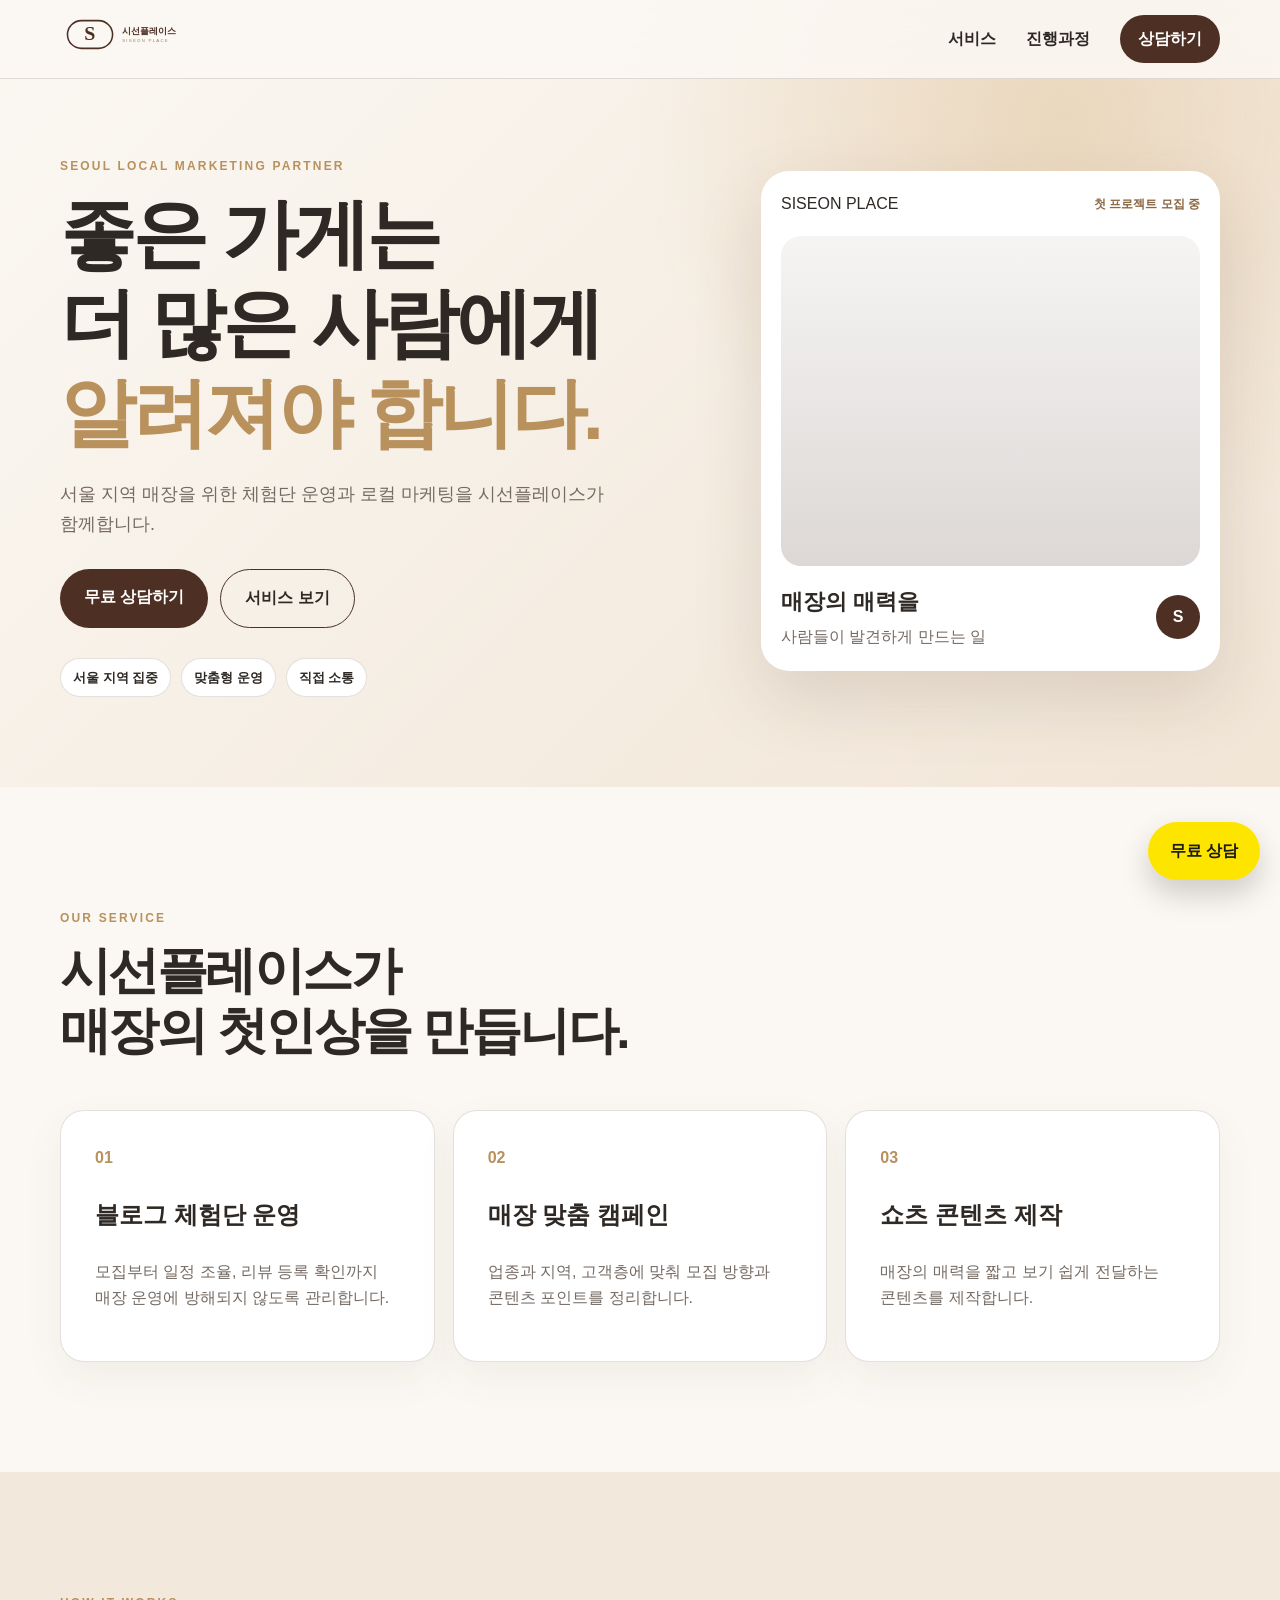
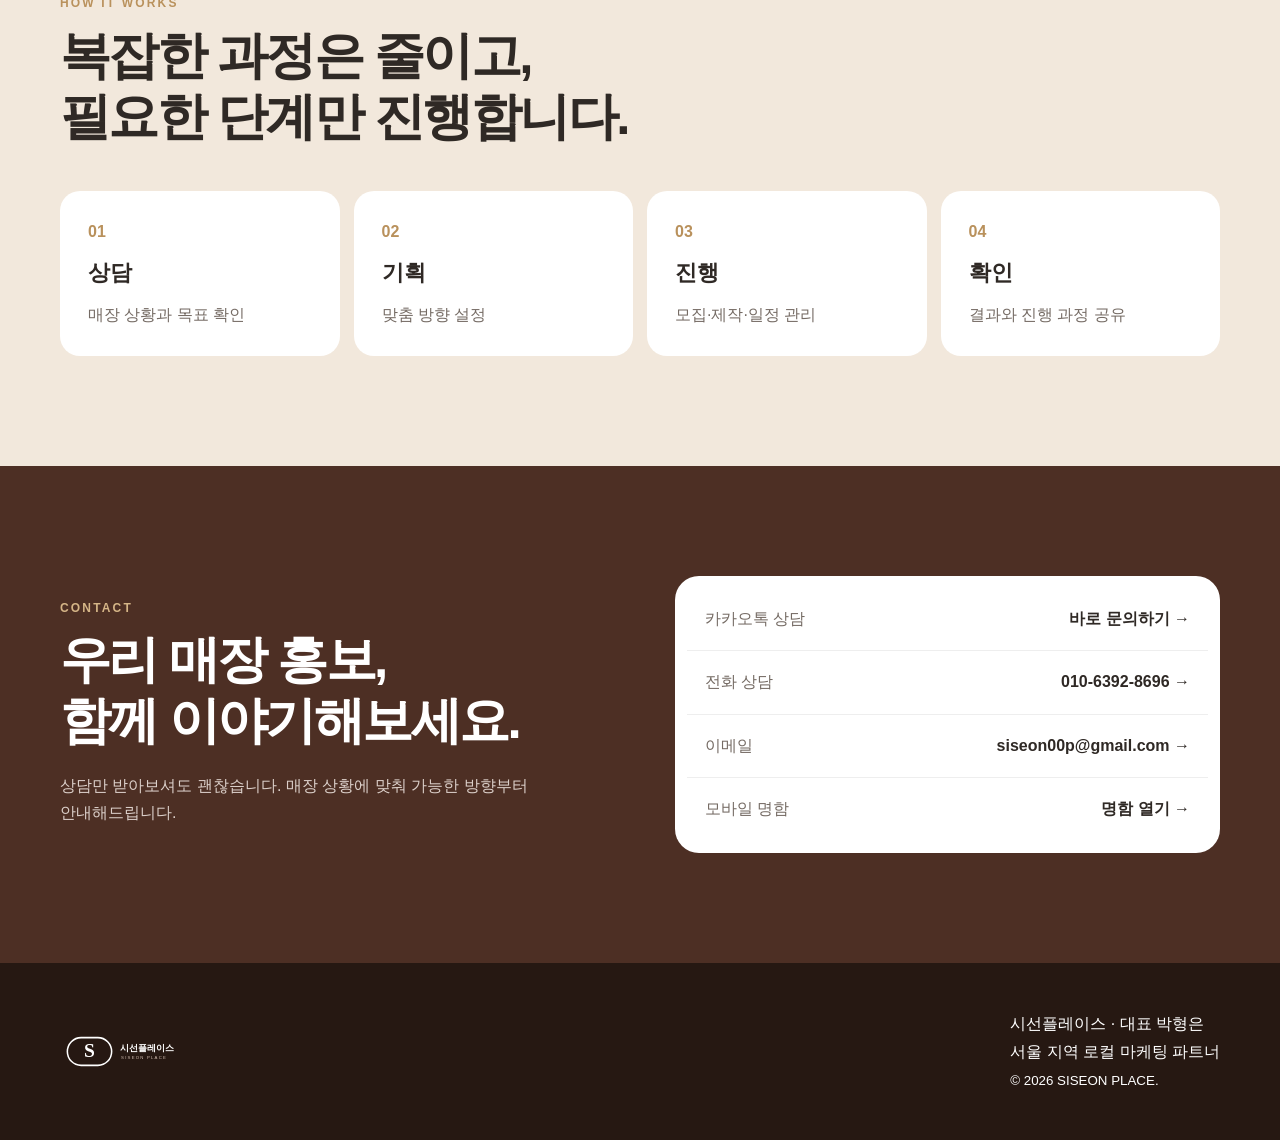
==== commit bdb66a91: "Add files via upload" ====
--- a/index.html
+++ b/index.html
@@ -1,147 +1,23 @@
 <!doctype html>
 <html lang="ko">
 <head>
-  <meta charset="utf-8">
-  <meta name="viewport" content="width=device-width, initial-scale=1, viewport-fit=cover">
-  <meta name="theme-color" content="#f7f3ed">
-  <meta name="format-detection" content="telephone=no">
-  <meta name="description" content="시선플레이스 대표 박형은 모바일 명함">
-  <title>시선플레이스 대표 박형은 | 모바일 명함</title>
-
-  <meta property="og:type" content="website">
-  <meta property="og:locale" content="ko_KR">
-  <meta property="og:site_name" content="시선플레이스">
-  <meta property="og:title" content="시선플레이스 대표 박형은">
-  <meta property="og:description" content="블로그 체험단 · 쇼츠 제작 · 플레이스 마케팅">
-  <meta property="og:url" content="https://guddms20-afk.github.io/siseonplace/card/">
-  <meta property="og:image" content="https://guddms20-afk.github.io/siseonplace/card/og-preview.jpg">
-  <meta property="og:image:width" content="1200">
-  <meta property="og:image:height" content="630">
-
-  <link rel="apple-touch-icon" href="profile.jpg">
-  <link rel="stylesheet" href="style.css">
+  <meta charset="utf-8" />
+  <meta name="viewport" content="width=device-width, initial-scale=1" />
+  <meta name="description" content="서울 지역 매장을 위한 로컬 마케팅 파트너, 시선플레이스" />
+  <meta name="theme-color" content="#4d2f24" />
+  <title>시선플레이스 | 서울 로컬 마케팅</title>
+  <link rel="icon" href="favicon.svg" type="image/svg+xml" />
+  <link rel="stylesheet" href="style.css?v=20260730-2" />
 </head>
 <body>
-  <main class="page">
-    <article class="business-card" aria-label="시선플레이스 대표 박형은 모바일 명함">
-      <header class="brand-row reveal">
-        <div class="wordmark">
-          <strong>시선플레이스</strong>
-          <span>SISEON PLACE</span>
-        </div>
-        <div class="location-badge" aria-label="서울 지역 전문">
-          <svg aria-hidden="true" viewBox="0 0 24 24"><path d="M12 21s7-5.1 7-12a7 7 0 1 0-14 0c0 6.9 7 12 7 12Z"/><circle cx="12" cy="9" r="2.5"/></svg>
-          서울 지역 전문
-        </div>
-      </header>
-
-      <section class="hero reveal">
-        <div class="photo-wrap">
-          <img src="profile.jpg" alt="시선플레이스 대표 박형은 프로필 사진">
-        </div>
-        <div class="hero-copy">
-          <p class="role">시선플레이스 대표</p>
-          <h1>박형은</h1>
-          <p class="services-line">블로그 체험단 · 쇼츠 제작 · 플레이스 마케팅</p>
-          <p class="slogan">“좋은 가게는 <mark>더 많이</mark> 알려져야 합니다.”</p>
-        </div>
-      </section>
-
-      <section class="actions reveal" aria-label="빠른 연락">
-        <a class="action kakao" href="http://pf.kakao.com/_FxaGfX/chat" target="_blank" rel="noopener">
-          <span class="kakao-symbol" aria-hidden="true">TALK</span>
-          <span class="action-copy"><strong>카카오 상담하기</strong><small>편하게 문의 남겨주세요.</small></span>
-          <span class="chevron" aria-hidden="true">›</span>
-        </a>
-
-        <div class="sub-actions">
-          <a class="action white save-contact" href="contact.vcf" download="시선플레이스_대표_박형은.vcf">
-            <span class="line-icon" aria-hidden="true">
-              <svg viewBox="0 0 24 24"><rect x="5" y="3" width="14" height="18" rx="2"/><circle cx="12" cy="9" r="2.3"/><path d="M8.5 16c.8-2 2-3 3.5-3s2.7 1 3.5 3"/></svg>
-            </span>
-            <span class="action-copy"><strong>연락처 저장</strong><small>시선플레이스 대표 박형은</small></span>
-            <span class="chevron" aria-hidden="true">›</span>
-          </a>
-          <a class="action white" href="tel:01063928696">
-            <span class="line-icon" aria-hidden="true">
-              <svg viewBox="0 0 24 24"><path d="M7.3 3.8 4.7 6.4c-.8.8-.8 2 0 3.8 1 2.4 2.7 4.7 5 6.7 2 2 4.3 3.6 6.7 4.6 1.8.8 3 .8 3.8 0l2-2c.5-.5.6-1.3.2-1.9l-2.7-3.5c-.5-.6-1.3-.8-2-.4l-2.3 1.3c-1.1-.6-2.1-1.4-3-2.3-.9-.9-1.7-1.9-2.3-3l1.3-2.3c.4-.7.2-1.5-.4-2L9.2 3.6c-.6-.4-1.4-.3-1.9.2Z"/></svg>
-            </span>
-            <span class="action-copy"><strong>전화하기</strong><small>010-6392-8696</small></span>
-            <span class="chevron" aria-hidden="true">›</span>
-          </a>
-        </div>
-      </section>
-
-      <section class="panel reveal" aria-labelledby="service-title">
-        <div class="section-head">
-          <h2 id="service-title">제공 서비스</h2>
-          <span></span>
-        </div>
-        <div class="service-grid">
-          <article>
-            <div class="service-icon">
-              <svg viewBox="0 0 24 24"><path d="M4 20l4.6-1 10-10a2.1 2.1 0 0 0-3-3l-10 10L4 20Z"/><path d="m14 7 3 3M8.6 19 5 15.4"/></svg>
-            </div>
-            <h3>블로그 체험단</h3>
-            <p>가게에 맞는 체험단 모집과 진행을 돕습니다.</p>
-          </article>
-          <article>
-            <div class="service-icon">
-              <svg viewBox="0 0 24 24"><rect x="3" y="5" width="18" height="15" rx="2"/><path d="M3 9h18M7 3v4M17 3v4"/><path d="m10 12 5 2.8-5 2.8Z"/></svg>
-            </div>
-            <h3>쇼츠 제작</h3>
-            <p>매장의 매력을 짧고 보기 쉽게 전달합니다.</p>
-          </article>
-          <article>
-            <div class="service-icon">
-              <svg viewBox="0 0 24 24"><path d="M12 21s7-5.1 7-12a7 7 0 1 0-14 0c0 6.9 7 12 7 12Z"/><circle cx="12" cy="9" r="2.5"/></svg>
-            </div>
-            <h3>플레이스 마케팅</h3>
-            <p>지역 고객이 가게를 발견하도록 돕습니다.</p>
-          </article>
-        </div>
-      </section>
-
-      <section class="trust-panel reveal" aria-label="시선플레이스 운영 원칙">
-        <p class="trust-title">처음 맡기셔도 어렵지 않도록</p>
-        <div class="trust-list">
-          <span>직접 소통</span>
-          <span>과장 없는 안내</span>
-          <span>진행 과정 공유</span>
-        </div>
-      </section>
-
-      <nav class="socials reveal" aria-label="소셜미디어와 이메일">
-        <a class="social instagram" href="https://www.instagram.com/siseon_00" target="_blank" rel="noopener" aria-label="인스타그램">
-          <svg viewBox="0 0 24 24"><rect x="3.5" y="3.5" width="17" height="17" rx="5"/><circle cx="12" cy="12" r="4"/><circle cx="17.4" cy="6.7" r="1"/></svg>
-        </a>
-        <a class="social threads" href="https://www.threads.com/@siseon_00" target="_blank" rel="noopener" aria-label="Threads">
-          <svg viewBox="0 0 24 24"><path d="M17.9 10.4c-.4-4-2.7-6.2-6-6.2-4.1 0-6.9 3.1-6.9 7.7 0 4.9 2.8 7.9 7 7.9 3.7 0 6.5-2.1 6.5-5.3 0-2.4-1.8-4.1-4.7-4.1-2.7 0-4.5 1.3-4.5 3.2 0 1.7 1.4 2.8 3.3 2.8 2.8 0 4.7-2.2 4.7-5.4 0-1.9-.5-3.6-1.5-4.8"/></svg>
-        </a>
-        <a class="social" href="mailto:siseon00p@gmail.com" aria-label="이메일">
-          <svg viewBox="0 0 24 24"><rect x="3" y="5" width="18" height="14" rx="2"/><path d="m4 7 8 6 8-6"/></svg>
-        </a>
-        <a class="social" href="https://guddms20-afk.github.io/siseonplace/" target="_blank" rel="noopener" aria-label="홈페이지">
-          <svg viewBox="0 0 24 24"><circle cx="12" cy="12" r="9"/><path d="M3 12h18M12 3c2.5 2.5 3.7 5.5 3.7 9S14.5 18.5 12 21c-2.5-2.5-3.7-5.5-3.7-9S9.5 5.5 12 3Z"/></svg>
-        </a>
-      </nav>
-
-      <footer class="quote reveal">
-        <span class="quote-mark">“</span>
-        <p>좋은 가게는<br><strong>더 많이 알려져야 합니다.</strong></p>
-        <small>시선플레이스</small>
-      </footer>
-    </article>
-  </main>
-
-  <a class="sticky-kakao" href="http://pf.kakao.com/_FxaGfX/chat" target="_blank" rel="noopener">
-    <span class="kakao-symbol small" aria-hidden="true">TALK</span>
-    <strong>카카오 상담하기</strong>
-    <span>편하게 문의 남겨주세요.</span>
-    <b aria-hidden="true">›</b>
-  </a>
-
-  <div class="toast" role="status" aria-live="polite">연락처 파일을 열었어요. 화면 안내에 따라 저장해 주세요.</div>
-  <script src="script.js"></script>
-</body>
-</html>+<header class="site-header"><div class="container nav-wrap"><a class="brand" href="#top"><img src="logo.svg" alt="시선플레이스"></a><button class="menu-toggle" aria-label="메뉴 열기"><span></span><span></span><span></span></button><nav class="main-nav"><a href="#service">서비스</a><a href="#process">진행과정</a><a href="#contact" class="nav-cta">상담하기</a></nav></div></header>
+<main id="top">
+<section class="hero"><div class="container hero-grid"><div class="hero-copy reveal"><p class="eyebrow">SEOUL LOCAL MARKETING PARTNER</p><h1>좋은 가게는<br>더 많은 사람에게<br><em>알려져야 합니다.</em></h1><p class="hero-desc">서울 지역 매장을 위한 체험단 운영과 로컬 마케팅을 시선플레이스가 함께합니다.</p><div class="hero-actions"><a class="btn primary" href="http://pf.kakao.com/_FxaGfX/chat" target="_blank" rel="noopener">무료 상담하기</a><a class="btn ghost" href="#service">서비스 보기</a></div><div class="trust-row"><span>서울 지역 집중</span><span>맞춤형 운영</span><span>직접 소통</span></div></div><div class="hero-card reveal"><div class="hero-card-top"><span>SISEON PLACE</span><b>첫 프로젝트 모집 중</b></div><div class="photo-frame"></div><div class="hero-card-bottom"><div><strong>매장의 매력을</strong><p>사람들이 발견하게 만드는 일</p></div><span>S</span></div></div></div></section>
+<section class="section" id="service"><div class="container"><p class="section-kicker">OUR SERVICE</p><h2>시선플레이스가<br>매장의 첫인상을 만듭니다.</h2><div class="service-grid"><article><span>01</span><h3>블로그 체험단 운영</h3><p>모집부터 일정 조율, 리뷰 등록 확인까지 매장 운영에 방해되지 않도록 관리합니다.</p></article><article><span>02</span><h3>매장 맞춤 캠페인</h3><p>업종과 지역, 고객층에 맞춰 모집 방향과 콘텐츠 포인트를 정리합니다.</p></article><article><span>03</span><h3>쇼츠 콘텐츠 제작</h3><p>매장의 매력을 짧고 보기 쉽게 전달하는 콘텐츠를 제작합니다.</p></article></div></div></section>
+<section class="section process" id="process"><div class="container"><p class="section-kicker">HOW IT WORKS</p><h2>복잡한 과정은 줄이고,<br>필요한 단계만 진행합니다.</h2><div class="steps"><div><b>01</b><strong>상담</strong><p>매장 상황과 목표 확인</p></div><div><b>02</b><strong>기획</strong><p>맞춤 방향 설정</p></div><div><b>03</b><strong>진행</strong><p>모집·제작·일정 관리</p></div><div><b>04</b><strong>확인</strong><p>결과와 진행 과정 공유</p></div></div></div></section>
+<section class="section contact" id="contact"><div class="container contact-grid"><div><p class="section-kicker">CONTACT</p><h2>우리 매장 홍보,<br>함께 이야기해보세요.</h2><p>상담만 받아보셔도 괜찮습니다. 매장 상황에 맞춰 가능한 방향부터 안내해드립니다.</p></div><div class="contact-card"><a href="http://pf.kakao.com/_FxaGfX/chat" target="_blank" rel="noopener"><span>카카오톡 상담</span><strong>바로 문의하기 →</strong></a><a href="tel:01063928696"><span>전화 상담</span><strong>010-6392-8696 →</strong></a><a href="mailto:siseon00p@gmail.com"><span>이메일</span><strong>siseon00p@gmail.com →</strong></a><a href="card/"><span>모바일 명함</span><strong>명함 열기 →</strong></a></div></div></section>
+</main>
+<footer><div class="container footer-wrap"><img src="logo-white.svg" alt="시선플레이스"><div><p>시선플레이스 · 대표 박형은</p><p>서울 지역 로컬 마케팅 파트너</p><small>© <span id="year"></span> SISEON PLACE.</small></div></div></footer>
+<a class="floating-kakao" href="http://pf.kakao.com/_FxaGfX/chat" target="_blank" rel="noopener">무료 상담</a>
+<script src="script.js?v=20260730-2"></script>
+</body></html>
--- a/style.css
+++ b/style.css
@@ -1,139 +1 @@
-*{box-sizing:border-box}
-:root{
-  --bg:#f7f3ed;--surface:rgba(255,255,255,.92);--text:#171717;--muted:#6f6a64;
-  --line:#ece6de;--accent:#fee500;--gold:#c78d2f;--shadow:0 18px 46px rgba(55,42,28,.09);
-}
-html{scroll-behavior:smooth;background:var(--bg)}
-body{
-  margin:0;color:var(--text);font-family:-apple-system,BlinkMacSystemFont,"Pretendard","Apple SD Gothic Neo","Noto Sans KR","Segoe UI",sans-serif;
-  background:
-    radial-gradient(circle at 85% 8%,rgba(255,225,137,.24),transparent 28%),
-    linear-gradient(180deg,#fbfaf8 0%,#f5f0e9 100%);
-  -webkit-font-smoothing:antialiased;word-break:keep-all;
-}
-a{-webkit-tap-highlight-color:transparent}
-.page{min-height:100svh;padding:18px 14px calc(116px + env(safe-area-inset-bottom))}
-.business-card{
-  width:min(100%,680px);margin:auto;padding:24px;border:1px solid rgba(255,255,255,.8);
-  border-radius:30px;background:rgba(255,255,255,.76);backdrop-filter:blur(22px);
-  -webkit-backdrop-filter:blur(22px);box-shadow:0 30px 80px rgba(68,50,28,.1);
-}
-.brand-row{display:flex;align-items:flex-start;justify-content:space-between;gap:16px}
-.wordmark strong{display:block;font-size:28px;line-height:1.05;letter-spacing:-.045em}
-.wordmark span{display:block;margin-top:8px;font-size:10px;font-weight:700;letter-spacing:.42em;color:#2c2a27}
-.location-badge{
-  flex:none;display:flex;align-items:center;gap:6px;padding:10px 13px;border-radius:999px;
-  background:#fbf3e7;border:1px solid #f1e4d2;font-size:12px;font-weight:800;
-}
-.location-badge svg{width:15px;height:15px;fill:none;stroke:#171717;stroke-width:1.9}
-.hero{display:grid;grid-template-columns:180px 1fr;align-items:center;gap:28px;margin:34px 12px 28px}
-.photo-wrap{aspect-ratio:1;border-radius:50%;padding:8px;background:#fff;box-shadow:0 14px 34px rgba(52,39,24,.12)}
-.photo-wrap img{width:100%;height:100%;display:block;object-fit:cover;object-position:center 34%;border-radius:50%}
-.role{margin:0 0 5px;color:var(--gold);font-size:14px;font-weight:800}
-h1{margin:0;font-size:46px;line-height:1.05;letter-spacing:-.055em}
-.services-line{margin:18px 0 0;font-size:15px;line-height:1.7}
-.slogan{margin:16px 0 0;font-size:16px;font-weight:700;line-height:1.55}
-mark{background:linear-gradient(transparent 63%,#ffd935 63%);color:inherit;padding:0 2px}
-.actions{display:grid;gap:12px}
-.action{
-  display:flex;align-items:center;gap:14px;min-height:78px;padding:15px 18px;border-radius:20px;
-  color:var(--text);text-decoration:none;box-shadow:0 12px 24px rgba(48,37,22,.08);
-  transition:transform .18s ease,box-shadow .18s ease,filter .18s ease;
-}
-.action:active,.social:active,.sticky-kakao:active{transform:scale(.975)}
-.action:hover{transform:translateY(-2px);box-shadow:0 17px 32px rgba(48,37,22,.12)}
-.kakao{background:linear-gradient(135deg,#ffe75d,#ffd72a)}
-.white{background:rgba(255,255,255,.96);border:1px solid var(--line)}
-.kakao-symbol{
-  width:48px;height:42px;display:grid;place-items:center;position:relative;border-radius:50%;
-  background:#191919;color:#fee500;font-size:10px;font-weight:900;letter-spacing:-.04em;
-}
-.kakao-symbol:after{content:"";position:absolute;left:8px;bottom:-5px;border:8px solid transparent;border-top-color:#191919;transform:rotate(22deg)}
-.kakao-symbol.small{width:38px;height:34px;font-size:8px}
-.action-copy{display:flex;flex-direction:column;gap:4px;min-width:0}
-.action-copy strong{font-size:18px;letter-spacing:-.025em}
-.action-copy small{font-size:12px;color:#504a42;white-space:nowrap;overflow:hidden;text-overflow:ellipsis}
-.chevron{margin-left:auto;font-size:30px;font-weight:300}
-.sub-actions{display:grid;grid-template-columns:1fr 1fr;gap:12px}
-.line-icon{width:42px;height:42px;display:grid;place-items:center;flex:none}
-.line-icon svg{width:34px;height:34px;fill:none;stroke:#151515;stroke-width:1.7;stroke-linecap:round;stroke-linejoin:round}
-.panel,.trust-panel,.socials,.quote{
-  margin-top:14px;border:1px solid var(--line);border-radius:23px;background:rgba(255,255,255,.9);box-shadow:var(--shadow);
-}
-.panel{padding:21px}
-.section-head h2{margin:0;font-size:19px;letter-spacing:-.035em}
-.section-head span{display:block;width:38px;height:2px;margin-top:8px;background:var(--gold)}
-.service-grid{display:grid;grid-template-columns:repeat(3,1fr);margin-top:20px}
-.service-grid article{text-align:center;padding:0 18px}
-.service-grid article+article{border-left:1px solid var(--line)}
-.service-icon{width:58px;height:58px;display:grid;place-items:center;margin:0 auto 13px;border-radius:50%;background:#fff4dd}
-.service-icon svg{width:29px;height:29px;fill:none;stroke:#191919;stroke-width:1.65;stroke-linecap:round;stroke-linejoin:round}
-.service-grid h3{margin:0 0 8px;font-size:16px}
-.service-grid p{margin:0;color:var(--muted);font-size:12px;line-height:1.65}
-.trust-panel{padding:18px 20px;text-align:center}
-.trust-title{margin:0 0 14px;font-size:14px;font-weight:800}
-.trust-list{display:grid;grid-template-columns:repeat(3,1fr)}
-.trust-list span{padding:4px 8px;font-size:13px;font-weight:800}
-.trust-list span+span{border-left:1px solid var(--line)}
-.socials{display:grid;grid-template-columns:repeat(4,1fr);padding:12px}
-.social{
-  width:58px;height:58px;display:grid;place-items:center;justify-self:center;border-radius:18px;
-  color:#161616;background:#fff;text-decoration:none;box-shadow:0 5px 14px rgba(45,35,24,.07);
-  transition:transform .16s ease,box-shadow .16s ease;
-}
-.social:hover{transform:translateY(-2px);box-shadow:0 9px 20px rgba(45,35,24,.12)}
-.social svg{width:27px;height:27px;fill:none;stroke:currentColor;stroke-width:1.75;stroke-linecap:round;stroke-linejoin:round}
-.social.instagram{color:#fff;background:radial-gradient(circle at 30% 105%,#ffd600 0 22%,#ff7a00 35%,#ff0169 58%,#d300c5 78%,#7638fa 100%)}
-.social.threads{color:#fff;background:#111}
-.quote{position:relative;overflow:hidden;padding:25px 18px;text-align:center;background:linear-gradient(135deg,#fffaf4,#f7efe4)}
-.quote:after{content:"";position:absolute;width:160px;height:160px;right:-65px;bottom:-90px;border-radius:50%;background:rgba(209,180,134,.15)}
-.quote-mark{display:block;height:20px;color:#dfb867;font-family:Georgia,serif;font-size:48px;line-height:1}
-.quote p{margin:3px 0 7px;font-size:17px;line-height:1.5}
-.quote small{color:#6b655d;font-weight:700}
-.sticky-kakao{
-  position:fixed;z-index:20;left:50%;bottom:max(12px,env(safe-area-inset-bottom));transform:translateX(-50%);
-  width:min(calc(100% - 28px),650px);min-height:66px;padding:11px 20px;display:grid;
-  grid-template-columns:auto auto 1fr auto;align-items:center;gap:14px;border-radius:21px;
-  background:linear-gradient(135deg,#ffe755,#ffd328);color:#151515;text-decoration:none;
-  box-shadow:0 18px 40px rgba(104,78,0,.23);transition:transform .18s ease,box-shadow .18s ease;
-}
-.sticky-kakao strong{font-size:17px}
-.sticky-kakao span:not(.kakao-symbol){justify-self:center;font-size:12px}
-.sticky-kakao b{font-size:27px;font-weight:300}
-.toast{
-  position:fixed;z-index:30;left:50%;bottom:95px;transform:translate(-50%,18px);opacity:0;
-  width:min(calc(100% - 36px),440px);padding:13px 16px;border-radius:14px;background:rgba(25,25,25,.92);
-  color:#fff;text-align:center;font-size:13px;pointer-events:none;transition:.28s ease;
-}
-.toast.show{opacity:1;transform:translate(-50%,0)}
-.reveal{opacity:0;transform:translateY(16px);transition:opacity .55s ease,transform .55s ease}
-.reveal.visible{opacity:1;transform:none}
-@media(max-width:620px){
-  .business-card{padding:21px 16px;border-radius:25px}
-  .wordmark strong{font-size:25px}.wordmark span{font-size:9px;letter-spacing:.34em}
-  .location-badge{padding:9px 11px;font-size:11px}
-  .hero{grid-template-columns:128px 1fr;gap:18px;margin:28px 4px 24px}
-  h1{font-size:39px}.role{font-size:12px}.services-line{font-size:13px;margin-top:13px}.slogan{font-size:14px;margin-top:11px}
-  .action{min-height:72px;padding:13px 14px}.action-copy strong{font-size:16px}
-  .kakao-symbol{width:44px;height:39px}.sub-actions{gap:9px}
-  .line-icon{width:36px}.line-icon svg{width:30px;height:30px}
-  .service-grid article{padding:0 9px}.service-grid h3{font-size:14px}.service-grid p{font-size:11px}
-}
-@media(max-width:390px){
-  .page{padding-left:9px;padding-right:9px}
-  .business-card{padding:19px 12px}
-  .hero{grid-template-columns:112px 1fr;gap:14px}
-  h1{font-size:34px}.slogan{font-size:13px}.services-line{font-size:12px}
-  .location-badge{font-size:10px}
-  .sub-actions{grid-template-columns:1fr}
-  .service-grid{grid-template-columns:1fr;gap:16px}
-  .service-grid article{padding:0 8px}
-  .service-grid article+article{border-left:0;border-top:1px solid var(--line);padding-top:16px}
-  .trust-list{grid-template-columns:1fr;gap:8px}
-  .trust-list span+span{border-left:0}
-  .sticky-kakao{grid-template-columns:auto 1fr auto}.sticky-kakao span:not(.kakao-symbol){display:none}
-}
-@media(prefers-reduced-motion:reduce){
-  *{scroll-behavior:auto!important;animation:none!important;transition:none!important}
-  .reveal{opacity:1;transform:none}
-}+*{box-sizing:border-box}:root{--cream:#f5efe6;--ivory:#fbf8f3;--brown:#4d2f24;--gold:#b9915c;--text:#2f2925;--muted:#756b64;--line:rgba(77,47,36,.15);--white:#fff}html{scroll-behavior:smooth}body{margin:0;color:var(--text);background:var(--ivory);font-family:-apple-system,BlinkMacSystemFont,"Pretendard","Noto Sans KR",sans-serif;line-height:1.65;word-break:keep-all}a{color:inherit;text-decoration:none}.container{width:min(1160px,calc(100% - 40px));margin:auto}.site-header{position:fixed;z-index:20;inset:0 0 auto;background:rgba(251,248,243,.88);backdrop-filter:blur(18px);border-bottom:1px solid var(--line)}.nav-wrap{height:78px;display:flex;align-items:center;justify-content:space-between}.brand img{width:168px}.main-nav{display:flex;align-items:center;gap:30px;font-weight:700}.nav-cta{padding:11px 18px;border-radius:999px;background:var(--brown);color:#fff}.menu-toggle{display:none;border:0;background:none}.hero{min-height:720px;padding:145px 0 90px;background:radial-gradient(circle at 83% 15%,#ead7bd 0,transparent 34%),linear-gradient(135deg,#fbf8f3,#f1e5d6)}.hero-grid{display:grid;grid-template-columns:1.15fr .85fr;align-items:center;gap:80px}.eyebrow,.section-kicker{color:var(--gold);font-size:12px;font-weight:800;letter-spacing:.18em}.hero h1,.section h2{margin:12px 0 22px;line-height:1.18;letter-spacing:-.05em}.hero h1{font-size:clamp(46px,6vw,76px)}.hero h1 em{color:var(--gold);font-style:normal}.hero-desc{max-width:620px;font-size:18px;color:var(--muted)}.hero-actions{display:flex;gap:12px;margin:30px 0}.btn{padding:15px 24px;border-radius:999px;font-weight:800}.primary{background:var(--brown);color:#fff}.ghost{border:1px solid var(--brown)}.trust-row{display:flex;gap:10px;flex-wrap:wrap}.trust-row span{padding:8px 12px;border-radius:999px;background:#fff;border:1px solid var(--line);font-size:13px;font-weight:700}.hero-card{padding:20px;border-radius:28px;background:#fff;box-shadow:0 28px 70px rgba(77,47,36,.14)}.hero-card-top,.hero-card-bottom{display:flex;align-items:center;justify-content:space-between}.hero-card-top b{font-size:12px;color:#8a6541}.photo-frame{height:330px;margin:18px 0;border-radius:20px;background:linear-gradient(rgba(63,38,28,.05),rgba(63,38,28,.18)),url('https://images.unsplash.com/photo-1554118811-1e0d58224f24?auto=format&fit=crop&w=1000&q=80') center/cover}.hero-card-bottom strong{font-size:22px}.hero-card-bottom p{margin:4px 0 0;color:var(--muted)}.hero-card-bottom>span{width:44px;height:44px;display:grid;place-items:center;border-radius:50%;background:var(--brown);color:#fff;font-weight:900}.section{padding:110px 0}.section h2{font-size:clamp(36px,4vw,56px)}.service-grid{display:grid;grid-template-columns:repeat(3,1fr);gap:18px;margin-top:48px}.service-grid article{padding:34px;border:1px solid var(--line);border-radius:24px;background:#fff;box-shadow:0 16px 42px rgba(77,47,36,.06)}.service-grid article>span{color:var(--gold);font-weight:900}.service-grid h3{font-size:24px}.service-grid p{color:var(--muted)}.process{background:#f2e8dc}.steps{display:grid;grid-template-columns:repeat(4,1fr);gap:14px;margin-top:44px}.steps div{padding:28px;border-radius:20px;background:#fff}.steps b{display:block;color:var(--gold)}.steps strong{display:block;margin:10px 0;font-size:22px}.steps p{margin:0;color:var(--muted)}.contact{background:var(--brown);color:#fff}.contact .section-kicker{color:#d5b587}.contact-grid{display:grid;grid-template-columns:1fr 1fr;gap:70px;align-items:center}.contact-grid>div>p{color:#dbcfc9}.contact-card{background:#fff;border-radius:24px;padding:12px;color:var(--text)}.contact-card a{display:flex;justify-content:space-between;padding:18px;border-bottom:1px solid #eee}.contact-card a:last-child{border-bottom:0}.contact-card span{color:var(--muted)}footer{padding:46px 0;background:#261812;color:#fff}.footer-wrap{display:flex;align-items:center;justify-content:space-between}.footer-wrap img{width:165px}.footer-wrap p{margin:2px 0}.floating-kakao{position:fixed;right:20px;bottom:20px;padding:16px 22px;border-radius:999px;background:#fee500;color:#191919;font-weight:900;box-shadow:0 14px 30px rgba(0,0,0,.18)}.reveal{opacity:0;transform:translateY(18px);transition:.6s}.reveal.visible{opacity:1;transform:none}@media(max-width:800px){.main-nav{display:none}.menu-toggle{display:block}.hero{padding-top:120px}.hero-grid,.contact-grid{grid-template-columns:1fr}.hero-card{max-width:520px}.service-grid,.steps{grid-template-columns:1fr 1fr}.footer-wrap{align-items:flex-start;gap:30px;flex-direction:column}}@media(max-width:520px){.container{width:min(100% - 26px,1160px)}.section{padding:78px 0}.hero h1{font-size:45px}.hero-desc{font-size:16px}.service-grid,.steps{grid-template-columns:1fr}.hero-card{padding:14px}.photo-frame{height:260px}.contact-card a{gap:15px;flex-direction:column}.floating-kakao{right:12px;bottom:12px}}
